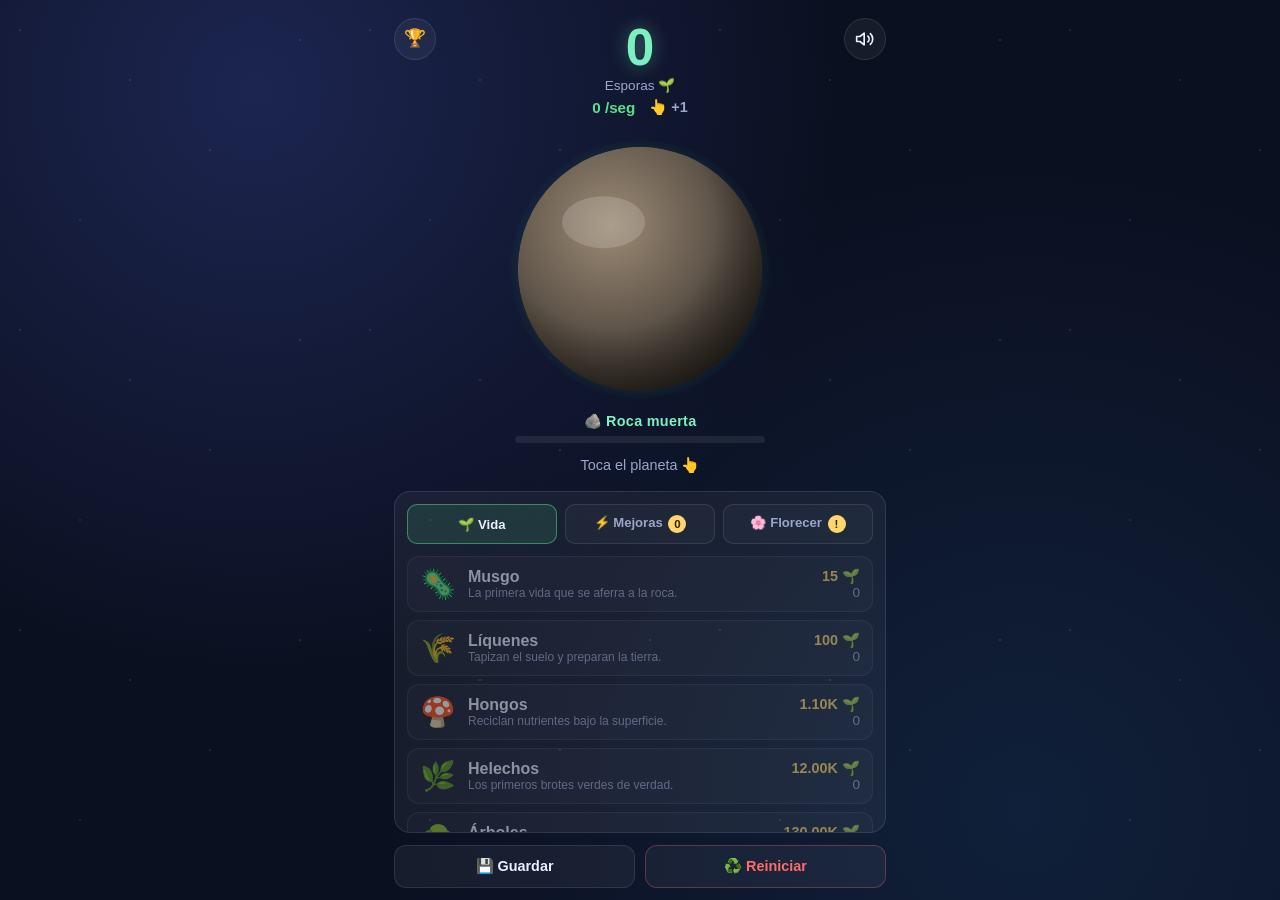
==== index.html @ 79fc8193 "feat: Seed Tree (prestige upgrades) + balance rework Balance analysis (simulated) found: first prest" ====
<!DOCTYPE html>
<html lang="es">
<head>
  <meta charset="UTF-8">
  <meta name="viewport" content="width=device-width, initial-scale=1.0, maximum-scale=1.0, user-scalable=no, viewport-fit=cover">
  <meta name="theme-color" content="#0b1020">
  <meta name="description" content="Jardín Cósmico — da vida a un planeta muerto en este juego idle.">
  <title>🌱 Jardín Cósmico</title>
  <link rel="stylesheet" href="css/style.css">
</head>
<body>
  <!-- Canvas de partículas (detrás de los números flotantes) -->
  <canvas id="particles"></canvas>

  <div id="app">
    <!-- Cabecera: recurso + producción -->
    <header id="hud">
      <button id="btn-trophy" class="icon-btn" aria-label="Ver logros">🏆</button>
      <button id="btn-sound" class="icon-btn" aria-label="Activar o silenciar sonido"></button>
      <div class="resource">
        <span id="spores" class="spores">0</span>
        <span class="resource-label">Esporas 🌱</span>
      </div>
      <div class="stats">
        <span id="per-sec" class="per-sec">0 /seg</span>
        <span id="per-tap" class="per-tap">👆 +1</span>
        <span id="seeds-stat" class="seeds-stat" hidden></span>
      </div>
    </header>

    <!-- Planeta central -->
    <main id="stage">
      <div id="planet-wrap">
        <button id="planet" aria-label="Tocar el planeta para liberar esporas">
          <svg id="planet-svg" viewBox="0 0 200 200" xmlns="http://www.w3.org/2000/svg" aria-hidden="true">
            <defs>
              <radialGradient id="g-rock" cx="38%" cy="32%" r="78%">
                <stop offset="0%" stop-color="#9c8b76"/>
                <stop offset="55%" stop-color="#5f5449"/>
                <stop offset="100%" stop-color="#2a251f"/>
              </radialGradient>
              <radialGradient id="g-ocean" cx="38%" cy="32%" r="80%">
                <stop offset="0%" stop-color="#3fa3c4"/>
                <stop offset="70%" stop-color="#1f6f8b"/>
                <stop offset="100%" stop-color="#0e3a4d"/>
              </radialGradient>
              <radialGradient id="g-shade" cx="38%" cy="32%" r="82%">
                <stop offset="52%" stop-color="rgba(0,0,0,0)"/>
                <stop offset="100%" stop-color="rgba(0,0,0,0.6)"/>
              </radialGradient>
              <clipPath id="planet-clip"><circle cx="100" cy="100" r="94"/></clipPath>
            </defs>

            <!-- Atmósfera (fuera del recorte) -->
            <circle class="p-atmo" cx="100" cy="100" r="98"/>

            <g clip-path="url(#planet-clip)">
              <circle class="p-rock" cx="100" cy="100" r="94" fill="url(#g-rock)"/>
              <circle class="p-ocean" cx="100" cy="100" r="94" fill="url(#g-ocean)"/>
              <g class="p-land"></g>       <!-- continentes (poblados por bloom.js) -->
              <g class="p-veg"></g>        <!-- vegetación / motas (bloom.js) -->
              <g class="p-clouds">
                <ellipse cx="70"  cy="72"  rx="26" ry="10"/>
                <ellipse cx="128" cy="104" rx="30" ry="11"/>
                <ellipse cx="92"  cy="140" rx="22" ry="9"/>
              </g>
              <circle class="p-shade" cx="100" cy="100" r="94" fill="url(#g-shade)"/>
              <ellipse class="p-spec" cx="72" cy="64" rx="32" ry="20" fill="rgba(255,255,255,0.16)"/>
            </g>
          </svg>
        </button>

        <!-- Indicador de era + progreso -->
        <div id="era">
          <div id="era-label" class="era-label">🪨 Roca muerta</div>
          <div class="era-bar"><div id="era-fill" class="era-fill"></div></div>
        </div>

        <div id="tap-hint" class="tap-hint">Toca el planeta 👆</div>
      </div>
    </main>

    <!-- Tienda: pestañas Vida / Mejoras -->
    <section id="shop" aria-label="Tienda">
      <div class="tabs" role="tablist">
        <button id="tab-gen" class="tab active" role="tab">🌱 Vida</button>
        <button id="tab-upg" class="tab" role="tab">
          ⚡ Mejoras <span id="upg-badge" class="badge" hidden>0</span>
        </button>
        <button id="tab-flo" class="tab" role="tab">
          🌸 Florecer <span id="flo-badge" class="badge" hidden>!</span>
        </button>
      </div>
      <div id="generators" class="tab-panel"></div>
      <div id="upgrades" class="tab-panel" hidden></div>
      <div id="florecer" class="tab-panel" hidden>
        <div class="flo-card">
          <div class="flo-seeds"><span id="flo-current">0</span> ✨ Semillas disponibles</div>
          <div id="flo-bonus" class="flo-bonus">Árbol: ×1 producción</div>
          <p class="flo-desc">
            Deja <strong>florecer</strong> tu planeta y renace: pierdes las esporas,
            generadores y mejoras de este mundo, pero ganas <strong>Semillas Estelares</strong>
            para invertir en el <strong>Árbol de Semillas</strong> (mejoras permanentes).
          </p>
          <div id="flo-gain" class="flo-gain">Aún no puedes florecer</div>
          <button id="btn-florecer" class="flo-btn" disabled>🌸 Florecer</button>
          <div id="flo-floradas" class="flo-foot"></div>
        </div>
        <h3 class="tree-title">🌳 Árbol de Semillas</h3>
        <div id="tree" class="tree"></div>
      </div>
    </section>

    <footer id="footer">
      <button id="btn-save" class="footer-btn">💾 Guardar</button>
      <button id="btn-reset" class="footer-btn danger">♻️ Reiniciar</button>
    </footer>
  </div>

  <!-- Números flotantes al tocar -->
  <div id="fx"></div>

  <!-- Flash de celebración al subir de era -->
  <div id="flash"></div>

  <!-- Modal de logros -->
  <div id="achv-modal" class="modal" hidden>
    <div class="modal-box">
      <div class="modal-head">
        <h2>🏆 Logros <span id="achv-count" class="achv-count"></span></h2>
        <button id="achv-close" class="modal-close" aria-label="Cerrar">✕</button>
      </div>
      <div id="achv-list" class="achv-list"></div>
    </div>
  </div>

  <script src="js/format.js"></script>
  <script src="js/data.js"></script>
  <script src="js/state.js"></script>
  <script src="js/audio.js"></script>
  <script src="js/particles.js"></script>
  <script src="js/bloom.js"></script>
  <script src="js/engine.js"></script>
  <script src="js/ui.js"></script>
  <script src="js/main.js"></script>
</body>
</html>
---- css/style.css ----
/* Jardín Cósmico — estilos mobile-first */

:root {
  --bg: #0b1020;
  --bg-2: #131a33;
  --panel: rgba(255, 255, 255, 0.05);
  --panel-border: rgba(255, 255, 255, 0.1);
  --text: #eaf0ff;
  --text-dim: #9aa6c8;
  --accent: #58e08a;
  --accent-2: #7cf0c0;
  --danger: #ff6b6b;
  --gold: #ffd66b;
  --radius: 16px;
  --safe-top: env(safe-area-inset-top, 0px);
  --safe-bottom: env(safe-area-inset-bottom, 0px);
}

* { box-sizing: border-box; margin: 0; padding: 0; }

html, body {
  height: 100%;
  overscroll-behavior: none;
}

body {
  font-family: -apple-system, BlinkMacSystemFont, 'Segoe UI', Roboto, sans-serif;
  color: var(--text);
  background:
    radial-gradient(circle at 20% 10%, #1c2550 0%, transparent 45%),
    radial-gradient(circle at 80% 90%, #10203a 0%, transparent 50%),
    var(--bg);
  -webkit-tap-highlight-color: transparent;
  user-select: none;
  -webkit-user-select: none;
  touch-action: manipulation;
}

/* Estrellas de fondo sutiles */
body::before {
  content: '';
  position: fixed;
  inset: 0;
  background-image:
    radial-gradient(1px 1px at 20px 30px, #fff, transparent),
    radial-gradient(1px 1px at 130px 80px, #cfe, transparent),
    radial-gradient(1px 1px at 210px 150px, #fff, transparent),
    radial-gradient(1px 1px at 80px 220px, #ace, transparent),
    radial-gradient(1px 1px at 300px 40px, #fff, transparent);
  background-size: 350px 300px;
  opacity: 0.35;
  pointer-events: none;
  z-index: 0;
}

#app {
  position: relative;
  z-index: 1;
  display: flex;
  flex-direction: column;
  min-height: 100vh;
  min-height: 100dvh;
  max-width: 520px;
  margin: 0 auto;
  padding: calc(12px + var(--safe-top)) 14px calc(12px + var(--safe-bottom));
}

/* ---------- Canvas de partículas ---------- */
#particles {
  position: fixed;
  inset: 0;
  z-index: 2;
  pointer-events: none;
}

/* ---------- HUD ---------- */
#hud {
  position: relative;
  text-align: center;
  padding: 10px 0 6px;
}
.icon-btn {
  position: absolute;
  top: 6px;
  width: 42px;
  height: 42px;
  border-radius: 50%;
  border: 1px solid var(--panel-border);
  background: var(--panel);
  color: var(--text);
  font-size: 1.1rem;
  cursor: pointer;
  line-height: 1;
  display: flex;
  align-items: center;
  justify-content: center;
  z-index: 3;
}
#btn-sound { right: 0; }
#btn-trophy { left: 0; }
.icon-btn:active { transform: scale(0.94); }
.icon-btn.muted { opacity: 0.6; }
.seeds-stat { font-size: 0.9rem; color: var(--gold); font-weight: 700; }
.resource { display: flex; flex-direction: column; align-items: center; }
.spores {
  font-size: clamp(2.2rem, 9vw, 3.2rem);
  font-weight: 800;
  line-height: 1;
  color: var(--accent-2);
  text-shadow: 0 0 18px rgba(124, 240, 192, 0.4);
  font-variant-numeric: tabular-nums;
}
.resource-label { font-size: 0.85rem; color: var(--text-dim); margin-top: 4px; }
.stats {
  display: flex;
  gap: 14px;
  justify-content: center;
  align-items: center;
  margin-top: 6px;
  flex-wrap: wrap;
}
.per-sec { font-size: 0.95rem; color: var(--accent); font-weight: 600; }
.per-tap { font-size: 0.9rem; color: var(--text-dim); font-weight: 600; }

/* ---------- Planeta ---------- */
#stage {
  flex: 1;
  display: flex;
  align-items: center;
  justify-content: center;
  min-height: 34vh;
}
#planet-wrap { display: flex; flex-direction: column; align-items: center; gap: 14px; }

#planet {
  position: relative;
  width: min(60vw, 250px);
  height: min(60vw, 250px);
  border: none;
  border-radius: 50%;
  background: none;
  cursor: pointer;
  padding: 0;
  transition: transform 0.08s ease;
}
#planet:active { transform: scale(0.96); }
#planet.tapped { animation: planetPop 0.18s ease; }
@keyframes planetPop {
  0% { transform: scale(1); }
  40% { transform: scale(1.06); }
  100% { transform: scale(1); }
}

/* SVG del planeta: las capas cobran vida según --life (0..1) */
#planet-svg {
  --life: 0;
  width: 100%;
  height: 100%;
  display: block;
  overflow: visible;
  filter: drop-shadow(0 0 calc(6px + 34px * var(--life)) hsla(140, 70%, 55%, calc(0.12 + 0.4 * var(--life))));
}

/* Océano: se llena de agua a media vida */
.p-ocean {
  opacity: clamp(0, calc((var(--life) - 0.22) * 2.4), 0.95);
  transition: opacity 0.8s ease;
}
/* Continentes: aparecen y verdean con la vida */
.p-land { opacity: clamp(0, calc((var(--life) - 0.12) * 2.6), 1); transition: opacity 0.8s ease; }
.p-land path {
  fill: hsl(95 calc(18% + 58% * var(--life)) calc(28% + 10% * var(--life)));
  transition: fill 0.8s ease;
}
/* Vegetación: motas verdes claras que brotan a vida alta */
.p-veg { opacity: clamp(0, calc((var(--life) - 0.55) * 2.6), 0.9); transition: opacity 0.8s ease; }
.p-veg circle { fill: #b6f26a; }
/* Nubes: derivan lentamente y aparecen a media-alta vida */
.p-clouds { opacity: clamp(0, calc((var(--life) - 0.45) * 2.4), 0.7); transition: opacity 0.8s ease; }
.p-clouds ellipse { fill: rgba(255,255,255,0.85); animation: cloudDrift 22s ease-in-out infinite; }
.p-clouds ellipse:nth-child(2) { animation-duration: 30s; animation-direction: reverse; }
.p-clouds ellipse:nth-child(3) { animation-duration: 26s; }
@keyframes cloudDrift {
  0%, 100% { transform: translateX(-8px); }
  50% { transform: translateX(8px); }
}
/* Atmósfera exterior */
.p-atmo {
  fill: none;
  stroke: hsla(150, 80%, 60%, 0.6);
  stroke-width: clamp(0, calc(var(--life) * 6), 5);
  opacity: clamp(0.06, calc(var(--life) * 0.85), 0.85);
  transition: stroke-width 0.8s ease, opacity 0.8s ease;
  animation: atmoPulse 4s ease-in-out infinite;
}
@keyframes atmoPulse { 0%,100% { r: 98px; } 50% { r: 100px; } }

/* Barra de era */
#era { width: min(60vw, 250px); text-align: center; }
.era-label {
  font-size: 0.9rem;
  font-weight: 700;
  color: var(--accent-2);
  margin-bottom: 6px;
  letter-spacing: 0.02em;
}
.era-bar {
  height: 7px;
  border-radius: 99px;
  background: rgba(255,255,255,0.08);
  overflow: hidden;
}
.era-fill {
  height: 100%;
  width: 0%;
  border-radius: 99px;
  background: linear-gradient(90deg, var(--accent), var(--accent-2));
  box-shadow: 0 0 10px rgba(124,240,192,0.5);
  transition: width 0.5s ease;
}

.tap-hint {
  font-size: 0.9rem;
  color: var(--text-dim);
  transition: opacity 0.4s ease;
  animation: hintBob 1.6s ease-in-out infinite;
}
@keyframes hintBob { 0%,100% { transform: translateY(0); } 50% { transform: translateY(-4px); } }

/* ---------- Tienda ---------- */
#shop {
  background: var(--panel);
  border: 1px solid var(--panel-border);
  border-radius: var(--radius);
  padding: 12px;
  max-height: 42vh;
  overflow-y: auto;
  -webkit-overflow-scrolling: touch;
}
.shop-title { font-size: 0.9rem; color: var(--text-dim); margin-bottom: 10px; text-transform: uppercase; letter-spacing: 0.08em; }

/* Pestañas Vida / Mejoras */
.tabs { display: flex; gap: 8px; margin-bottom: 12px; }
.tab {
  flex: 1;
  position: relative;
  padding: 10px 4px;
  border-radius: 10px;
  border: 1px solid var(--panel-border);
  background: rgba(255,255,255,0.03);
  color: var(--text-dim);
  font-size: 0.82rem;
  font-weight: 700;
  cursor: pointer;
  white-space: nowrap;
  transition: color 0.2s, background 0.2s, border-color 0.2s;
}
#tab-flo.active {
  color: var(--text);
  background: rgba(255,214,107,0.12);
  border-color: rgba(255,214,107,0.5);
}
.tab.active {
  color: var(--text);
  background: rgba(88,224,138,0.12);
  border-color: rgba(88,224,138,0.5);
}
.badge {
  display: inline-flex;
  align-items: center;
  justify-content: center;
  min-width: 18px;
  height: 18px;
  padding: 0 5px;
  border-radius: 99px;
  background: var(--gold);
  color: #2a2410;
  font-size: 0.72rem;
  font-weight: 800;
  margin-left: 2px;
  vertical-align: middle;
}
.tab-panel { display: flex; flex-direction: column; gap: 8px; }
#generators { display: flex; flex-direction: column; gap: 8px; }
/* El atributo hidden debe ganar al display:flex del ID */
#generators[hidden], #upgrades[hidden] { display: none; }

.upg-empty {
  text-align: center;
  color: var(--text-dim);
  font-size: 0.85rem;
  padding: 24px 12px;
}

.gen-row {
  display: flex;
  align-items: center;
  gap: 12px;
  width: 100%;
  text-align: left;
  background: rgba(255,255,255,0.04);
  border: 1px solid var(--panel-border);
  border-radius: 12px;
  padding: 10px 12px;
  color: var(--text);
  cursor: pointer;
  transition: transform 0.1s ease, background 0.2s ease, opacity 0.2s ease, border-color 0.2s ease;
  min-height: 56px;
}
.gen-row.affordable { border-color: rgba(88, 224, 138, 0.5); background: rgba(88, 224, 138, 0.08); }
.gen-row.affordable:active { transform: scale(0.98); }
.gen-row.locked { opacity: 0.55; }
.gen-row.pulse { animation: rowPulse 0.3s ease; }
@keyframes rowPulse { 0% { transform: scale(1); } 50% { transform: scale(1.02); background: rgba(124,240,192,0.18); } 100% { transform: scale(1); } }
.gen-row.shake { animation: shake 0.3s ease; }
@keyframes shake { 0%,100% { transform: translateX(0); } 25% { transform: translateX(-5px); } 75% { transform: translateX(5px); } }
.gen-row.milestone { animation: milestoneFlash 0.6s ease; }
@keyframes milestoneFlash {
  0% { background: rgba(255,214,107,0.05); }
  40% { background: rgba(255,214,107,0.35); border-color: var(--gold); transform: scale(1.02); }
  100% { background: rgba(255,255,255,0.04); }
}

/* Mejoras: acento distinto para diferenciarlas de los generadores */
.upg-row.affordable { border-color: rgba(255,214,107,0.55); background: rgba(255,214,107,0.09); }
.gen-desc.is-meta { color: var(--accent); font-weight: 600; }

.gen-emoji { font-size: 1.8rem; line-height: 1; flex-shrink: 0; }
.gen-info { display: flex; flex-direction: column; flex: 1; min-width: 0; }
.gen-name { font-weight: 700; font-size: 1rem; }
.gen-desc { font-size: 0.75rem; color: var(--text-dim); overflow: hidden; text-overflow: ellipsis; white-space: nowrap; }
.gen-buy { display: flex; flex-direction: column; align-items: flex-end; flex-shrink: 0; }
.gen-cost { font-weight: 700; font-size: 0.9rem; color: var(--gold); font-variant-numeric: tabular-nums; }
.gen-count { font-size: 0.85rem; color: var(--text-dim); font-variant-numeric: tabular-nums; }

/* ---------- Panel Florecer (prestigio) ---------- */
.flo-card {
  text-align: center;
  padding: 8px 6px 4px;
}
.flo-seeds { font-size: 1.3rem; font-weight: 800; color: var(--gold); }
.flo-bonus { font-size: 0.95rem; color: var(--accent); font-weight: 700; margin-top: 4px; }
.flo-desc { font-size: 0.85rem; color: var(--text-dim); line-height: 1.5; margin: 14px 4px; }
.flo-desc strong { color: var(--text); }
.flo-gain { font-size: 1rem; margin: 10px 0; color: var(--text); }
.flo-gain strong { color: var(--gold); }
.flo-btn {
  width: 100%;
  padding: 16px;
  border-radius: 14px;
  border: none;
  background: linear-gradient(135deg, #ff8ac4, #c86bff);
  color: #fff;
  font-size: 1.1rem;
  font-weight: 800;
  cursor: pointer;
  box-shadow: 0 6px 20px rgba(200,107,255,0.35);
  transition: transform 0.1s ease, opacity 0.2s ease;
}
.flo-btn:active { transform: scale(0.98); }
.flo-btn:disabled {
  background: rgba(255,255,255,0.08);
  color: var(--text-dim);
  box-shadow: none;
  cursor: not-allowed;
}
.flo-foot { font-size: 0.8rem; color: var(--text-dim); margin-top: 12px; }

/* ---------- Árbol de Semillas ---------- */
.tree-title {
  text-align: center;
  font-size: 0.95rem;
  color: var(--text);
  margin: 18px 0 10px;
  padding-top: 14px;
  border-top: 1px solid var(--panel-border);
}
.tree { display: flex; flex-direction: column; gap: 6px; }
.tree-branch {
  font-size: 0.78rem;
  font-weight: 800;
  text-transform: uppercase;
  letter-spacing: 0.06em;
  color: var(--text-dim);
  margin: 12px 0 2px;
}
.tree-node {
  display: flex;
  align-items: center;
  gap: 10px;
  width: 100%;
  text-align: left;
  padding: 9px 11px;
  border-radius: 11px;
  border: 1px solid var(--panel-border);
  background: rgba(255,255,255,0.03);
  color: var(--text);
  cursor: pointer;
  transition: transform 0.1s ease, background 0.2s, border-color 0.2s, opacity 0.2s;
}
.tn-emoji { font-size: 1.4rem; flex-shrink: 0; }
.tn-info { display: flex; flex-direction: column; flex: 1; min-width: 0; }
.tn-name { font-weight: 700; font-size: 0.92rem; }
.tn-desc { font-size: 0.74rem; color: var(--text-dim); line-height: 1.3; }
.tn-cost { font-weight: 800; font-size: 0.9rem; color: var(--gold); flex-shrink: 0; }

.tree-node.available { border-color: rgba(255,214,107,0.55); background: rgba(255,214,107,0.09); }
.tree-node.available:active { transform: scale(0.98); }
.tree-node.owned { border-color: rgba(88,224,138,0.5); background: rgba(88,224,138,0.1); }
.tree-node.owned .tn-cost { color: var(--accent); }
.tree-node.expensive { opacity: 0.7; }
.tree-node.expensive .tn-cost { color: var(--danger); }
.tree-node.locked { opacity: 0.45; }
.tree-node.pulse { animation: rowPulse 0.3s ease; }

/* ---------- Modal de logros ---------- */
.modal {
  position: fixed;
  inset: 0;
  z-index: 200;
  display: flex;
  align-items: center;
  justify-content: center;
  padding: 16px;
  background: rgba(4, 8, 20, 0.7);
  backdrop-filter: blur(4px);
}
.modal[hidden] { display: none; }
.modal-box {
  width: 100%;
  max-width: 460px;
  max-height: 80vh;
  display: flex;
  flex-direction: column;
  background: var(--bg-2);
  border: 1px solid var(--panel-border);
  border-radius: 18px;
  padding: 16px;
  box-shadow: 0 20px 60px rgba(0,0,0,0.5);
}
.modal-head { display: flex; align-items: center; justify-content: space-between; margin-bottom: 12px; }
.modal-head h2 { font-size: 1.2rem; }
.achv-count { font-size: 0.9rem; color: var(--accent); font-weight: 700; margin-left: 6px; }
.modal-close {
  width: 36px; height: 36px;
  border-radius: 50%;
  border: 1px solid var(--panel-border);
  background: var(--panel);
  color: var(--text);
  font-size: 1rem;
  cursor: pointer;
}
.achv-list { overflow-y: auto; display: flex; flex-direction: column; gap: 8px; -webkit-overflow-scrolling: touch; }
.achv-item {
  display: flex;
  align-items: center;
  gap: 12px;
  padding: 10px 12px;
  border-radius: 12px;
  background: rgba(255,255,255,0.03);
  border: 1px solid var(--panel-border);
  opacity: 0.55;
}
.achv-item.done { opacity: 1; border-color: rgba(88,224,138,0.4); background: rgba(88,224,138,0.07); }
.achv-emoji { font-size: 1.6rem; flex-shrink: 0; }
.achv-info { display: flex; flex-direction: column; min-width: 0; }
.achv-name { font-weight: 700; font-size: 0.95rem; }
.achv-desc { font-size: 0.78rem; color: var(--text-dim); }

/* ---------- Footer ---------- */
#footer { display: flex; gap: 10px; margin-top: 12px; }
.footer-btn {
  flex: 1;
  padding: 12px;
  border-radius: 12px;
  border: 1px solid var(--panel-border);
  background: var(--panel);
  color: var(--text);
  font-size: 0.9rem;
  font-weight: 600;
  cursor: pointer;
}
.footer-btn:active { transform: scale(0.98); }
.footer-btn.danger { color: var(--danger); border-color: rgba(255,107,107,0.3); }

/* ---------- FX ---------- */
#fx { position: fixed; inset: 0; pointer-events: none; z-index: 50; }
.float-num {
  position: absolute;
  transform: translate(-50%, -50%);
  font-weight: 800;
  font-size: 1.4rem;
  color: var(--accent-2);
  text-shadow: 0 0 8px rgba(0,0,0,0.6);
  animation: floatUp 0.9s ease-out forwards;
  will-change: transform, opacity;
}
.float-num.hot {
  color: var(--gold);
  font-size: 1.7rem;
  text-shadow: 0 0 12px rgba(255,214,107,0.7);
}
@keyframes floatUp {
  0% { opacity: 1; transform: translate(-50%, -50%) scale(0.8); }
  100% { opacity: 0; transform: translate(-50%, -160%) scale(1.2); }
}

/* ---------- Flash de celebración (subida de era) ---------- */
#flash {
  position: fixed;
  inset: 0;
  z-index: 45;
  pointer-events: none;
  opacity: 0;
  background: radial-gradient(circle at 50% 42%, rgba(124,240,192,0.35), transparent 60%);
}
#flash.show { animation: flashFade 0.7s ease-out; }
@keyframes flashFade {
  0% { opacity: 0; }
  25% { opacity: 1; }
  100% { opacity: 0; }
}

/* ---------- Toast ---------- */
.toast {
  position: fixed;
  left: 50%;
  bottom: calc(24px + var(--safe-bottom));
  transform: translateX(-50%) translateY(20px);
  background: rgba(20, 28, 54, 0.95);
  border: 1px solid var(--panel-border);
  color: var(--text);
  padding: 12px 18px;
  border-radius: 12px;
  font-size: 0.9rem;
  font-weight: 600;
  opacity: 0;
  transition: opacity 0.3s ease, transform 0.3s ease;
  z-index: 100;
  box-shadow: 0 8px 30px rgba(0,0,0,0.4);
  pointer-events: none;
  max-width: 90vw;
  text-align: center;
}
.toast.show { opacity: 1; transform: translateX(-50%) translateY(0); }

/* ---------- Accesibilidad ---------- */
@media (prefers-reduced-motion: reduce) {
  *, *::before, *::after { animation-duration: 0.001s !important; transition-duration: 0.001s !important; }
}

/* Portátil / pantallas anchas: centrado con más aire */
@media (min-width: 720px) {
  #planet { width: 260px; height: 260px; }
  #shop { max-height: 38vh; }
}
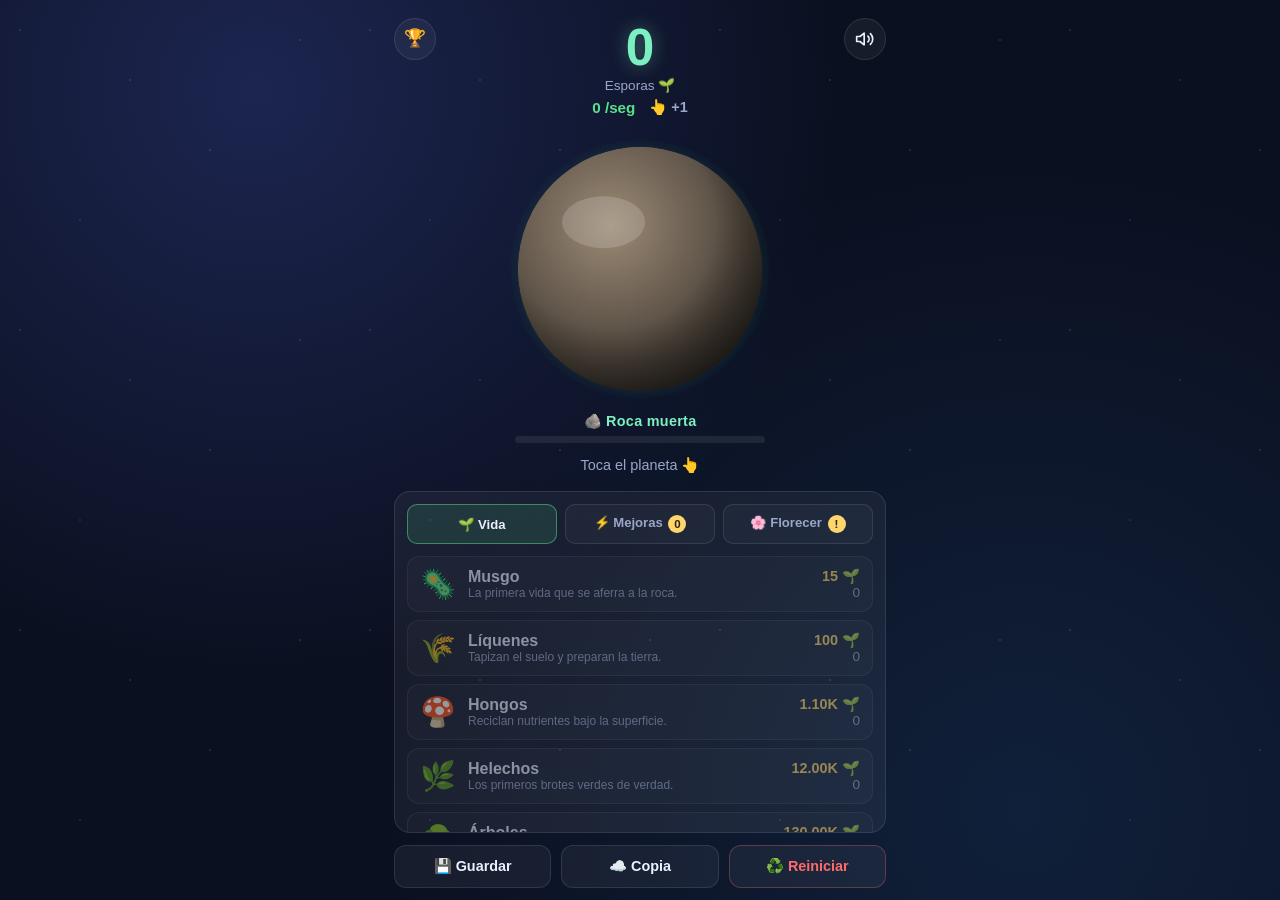
==== commit 89804af6: "fix: robust saving + cloud backup (export/import) for standalone PWA Progress-loss report on iOS hom" ====
--- a/index.html
+++ b/index.html
@@ -6,6 +6,18 @@
   <meta name="theme-color" content="#0b1020">
   <meta name="description" content="Jardín Cósmico — da vida a un planeta muerto en este juego idle.">
   <title>🌱 Jardín Cósmico</title>
+
+  <!-- App / acceso directo (añadir a pantalla de inicio) -->
+  <link rel="manifest" href="/manifest.webmanifest">
+  <link rel="icon" type="image/png" sizes="32x32" href="/assets/favicon-32.png">
+  <link rel="icon" type="image/svg+xml" href="/assets/icon.svg">
+  <link rel="apple-touch-icon" href="/assets/apple-touch-icon.png">
+  <meta name="apple-mobile-web-app-capable" content="yes">
+  <meta name="apple-mobile-web-app-status-bar-style" content="black-translucent">
+  <meta name="apple-mobile-web-app-title" content="Jardín Cósmico">
+  <meta name="mobile-web-app-capable" content="yes">
+  <meta name="application-name" content="Jardín Cósmico">
+
   <link rel="stylesheet" href="css/style.css">
 </head>
 <body>
@@ -113,6 +125,7 @@
 
     <footer id="footer">
       <button id="btn-save" class="footer-btn">💾 Guardar</button>
+      <button id="btn-backup" class="footer-btn">☁️ Copia</button>
       <button id="btn-reset" class="footer-btn danger">♻️ Reiniciar</button>
     </footer>
   </div>
@@ -122,6 +135,25 @@
 
   <!-- Flash de celebración al subir de era -->
   <div id="flash"></div>
+
+  <!-- Modal de copia de seguridad (export / import) -->
+  <div id="save-modal" class="modal" hidden>
+    <div class="modal-box">
+      <div class="modal-head">
+        <h2>☁️ Copia de seguridad</h2>
+        <button id="save-close" class="modal-close" aria-label="Cerrar">✕</button>
+      </div>
+      <p class="save-hint">📱 En iPhone, la app de la pantalla de inicio usa un
+        almacén separado. Copia este código para no perder tu progreso, o pégalo
+        en el otro dispositivo/navegador para restaurarlo.</p>
+      <label class="save-label">Tu código (cópialo):</label>
+      <textarea id="save-code" class="save-code" readonly rows="3"></textarea>
+      <button id="save-copy" class="footer-btn">📋 Copiar código</button>
+      <label class="save-label">Restaurar desde un código:</label>
+      <textarea id="save-import" class="save-code" rows="3" placeholder="Pega aquí un código…"></textarea>
+      <button id="save-import-btn" class="footer-btn">📥 Importar partida</button>
+    </div>
+  </div>
 
   <!-- Modal de logros -->
   <div id="achv-modal" class="modal" hidden>
--- a/css/style.css
+++ b/css/style.css
@@ -467,6 +467,24 @@
 .achv-name { font-weight: 700; font-size: 0.95rem; }
 .achv-desc { font-size: 0.78rem; color: var(--text-dim); }
 
+/* ---------- Modal de copia de seguridad ---------- */
+.save-hint { font-size: 0.82rem; color: var(--text-dim); line-height: 1.5; margin-bottom: 12px; }
+.save-label { display: block; font-size: 0.8rem; color: var(--text-dim); font-weight: 700; margin: 12px 0 6px; }
+.save-code {
+  width: 100%;
+  background: rgba(0,0,0,0.3);
+  border: 1px solid var(--panel-border);
+  border-radius: 10px;
+  color: var(--text);
+  padding: 10px;
+  font-family: ui-monospace, monospace;
+  font-size: 0.75rem;
+  word-break: break-all;
+  resize: vertical;
+  margin-bottom: 8px;
+}
+#save-modal .footer-btn { width: 100%; margin-bottom: 4px; }
+
 /* ---------- Footer ---------- */
 #footer { display: flex; gap: 10px; margin-top: 12px; }
 .footer-btn {
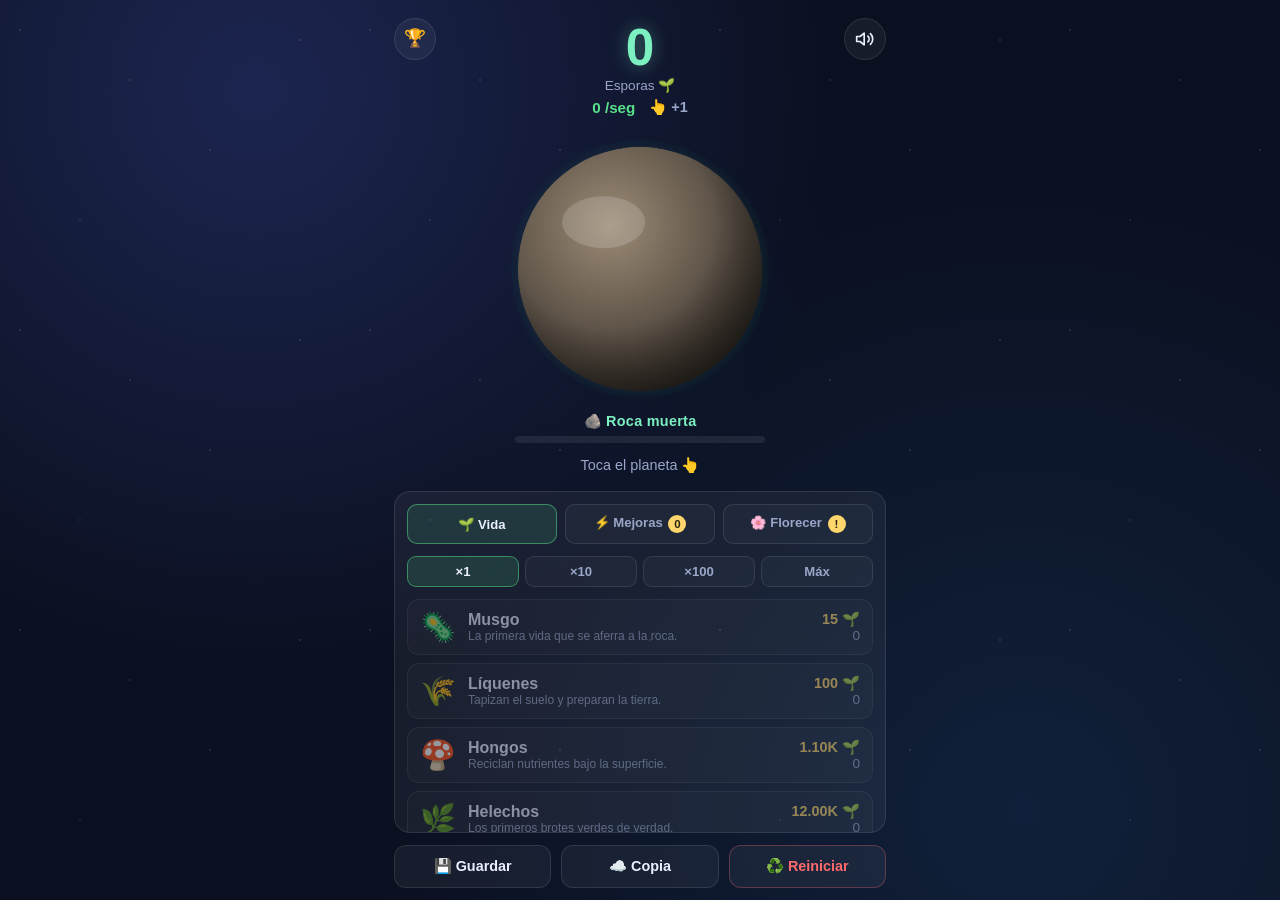
==== commit 837b304b: "feat: bulk buy (x1/x10/x100/Max) + 2nd prestige (Supernova / Núcleos) Bulk buy: - Quantity selector " ====
--- a/index.html
+++ b/index.html
@@ -37,6 +37,7 @@
         <span id="per-sec" class="per-sec">0 /seg</span>
         <span id="per-tap" class="per-tap">👆 +1</span>
         <span id="seeds-stat" class="seeds-stat" hidden></span>
+        <span id="nucleos-stat" class="nucleos-stat" hidden></span>
       </div>
     </header>
 
@@ -120,6 +121,21 @@
         </div>
         <h3 class="tree-title">🌳 Árbol de Semillas</h3>
         <div id="tree" class="tree"></div>
+
+        <h3 class="tree-title">🌠 Supernova</h3>
+        <div class="flo-card nova-card">
+          <div class="flo-seeds"><span id="nova-current">0</span> 🌠 Núcleos Estelares</div>
+          <div id="nova-bonus" class="flo-bonus">×1 producción</div>
+          <p class="flo-desc">
+            Cuando ya hayas exprimido el Árbol, una <strong>Supernova</strong> reinicia
+            toda la capa de Semillas (semillas, árbol y floradas) a cambio de
+            <strong>Núcleos Estelares</strong>, que multiplican tu producción
+            <strong>×3 cada uno para siempre</strong> y aceleran las Semillas.
+          </p>
+          <div id="nova-gain" class="flo-gain"></div>
+          <button id="btn-supernova" class="nova-btn" disabled>🌠 Supernova</button>
+          <div id="nova-foot" class="flo-foot"></div>
+        </div>
       </div>
     </section>
 
--- a/css/style.css
+++ b/css/style.css
@@ -121,6 +121,8 @@
 }
 .per-sec { font-size: 0.95rem; color: var(--accent); font-weight: 600; }
 .per-tap { font-size: 0.9rem; color: var(--text-dim); font-weight: 600; }
+.seeds-stat { font-size: 0.9rem; color: var(--gold); font-weight: 700; }
+.nucleos-stat { font-size: 0.9rem; color: #c6a8ff; font-weight: 700; }
 
 /* ---------- Planeta ---------- */
 #stage {
@@ -290,6 +292,26 @@
   color: var(--text-dim);
   font-size: 0.85rem;
   padding: 24px 12px;
+}
+
+/* Selector de cantidad de compra (×1/×10/×100/Máx) */
+.buy-qty { display: flex; gap: 6px; margin-bottom: 4px; }
+.qty-btn {
+  flex: 1;
+  padding: 7px 4px;
+  border-radius: 9px;
+  border: 1px solid var(--panel-border);
+  background: rgba(255,255,255,0.03);
+  color: var(--text-dim);
+  font-size: 0.82rem;
+  font-weight: 700;
+  cursor: pointer;
+  transition: color 0.15s, background 0.15s, border-color 0.15s;
+}
+.qty-btn.active {
+  color: var(--text);
+  background: rgba(88,224,138,0.14);
+  border-color: rgba(88,224,138,0.5);
 }
 
 .gen-row {
@@ -366,6 +388,31 @@
 }
 .flo-foot { font-size: 0.8rem; color: var(--text-dim); margin-top: 12px; }
 
+/* Tarjeta de Supernova (2º prestigio) */
+.nova-card { border: 1px solid rgba(198,168,255,0.35); border-radius: 14px; background: rgba(120,80,200,0.06); }
+.nova-card .flo-seeds { color: #c6a8ff; }
+.nova-card .flo-bonus { color: #c6a8ff; }
+.nova-btn {
+  width: 100%;
+  padding: 16px;
+  border-radius: 14px;
+  border: none;
+  background: linear-gradient(135deg, #6b8cff, #b06bff 55%, #ff8ac4);
+  color: #fff;
+  font-size: 1.1rem;
+  font-weight: 800;
+  cursor: pointer;
+  box-shadow: 0 6px 22px rgba(150,100,255,0.4);
+  transition: transform 0.1s ease, opacity 0.2s ease;
+}
+.nova-btn:active { transform: scale(0.98); }
+.nova-btn:disabled {
+  background: rgba(255,255,255,0.08);
+  color: var(--text-dim);
+  box-shadow: none;
+  cursor: not-allowed;
+}
+
 /* ---------- Árbol de Semillas ---------- */
 .tree-title {
   text-align: center;
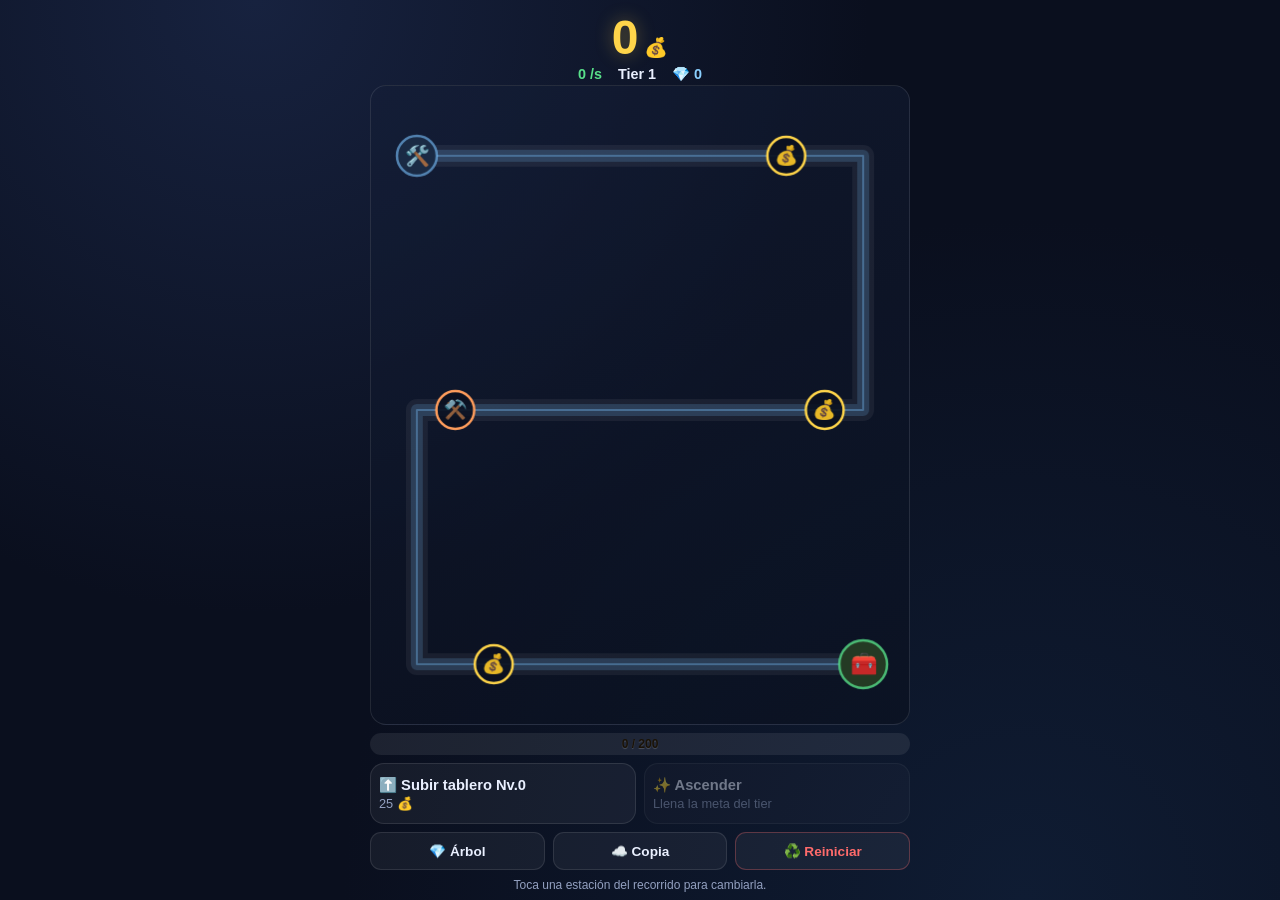
==== commit 58afcb06: "feat: pivot to Coin Rush — 2D coin-automation idle game Replaces Jardín Cósmico (archived, still pla" ====
--- a/index.html
+++ b/index.html
@@ -3,192 +3,111 @@
 <head>
   <meta charset="UTF-8">
   <meta name="viewport" content="width=device-width, initial-scale=1.0, maximum-scale=1.0, user-scalable=no, viewport-fit=cover">
-  <meta name="theme-color" content="#0b1020">
-  <meta name="description" content="Jardín Cósmico — da vida a un planeta muerto en este juego idle.">
-  <title>🌱 Jardín Cósmico</title>
+  <meta name="theme-color" content="#0a0f1e">
+  <meta name="description" content="Coin Rush: genera monedas, mejoralas por el recorrido y llena el cofre de oro.">
+  <title>🪙 Coin Rush</title>
 
-  <!-- App / acceso directo (añadir a pantalla de inicio) -->
   <link rel="manifest" href="/manifest.webmanifest">
-  <link rel="icon" type="image/png" sizes="32x32" href="/assets/favicon-32.png">
   <link rel="icon" type="image/svg+xml" href="/assets/icon.svg">
   <link rel="apple-touch-icon" href="/assets/apple-touch-icon.png">
   <meta name="apple-mobile-web-app-capable" content="yes">
   <meta name="apple-mobile-web-app-status-bar-style" content="black-translucent">
-  <meta name="apple-mobile-web-app-title" content="Jardín Cósmico">
+  <meta name="apple-mobile-web-app-title" content="Coin Rush">
   <meta name="mobile-web-app-capable" content="yes">
-  <meta name="application-name" content="Jardín Cósmico">
 
   <link rel="stylesheet" href="css/style.css">
 </head>
 <body>
-  <!-- Canvas de partículas (detrás de los números flotantes) -->
-  <canvas id="particles"></canvas>
-
   <div id="app">
-    <!-- Cabecera: recurso + producción -->
     <header id="hud">
-      <button id="btn-trophy" class="icon-btn" aria-label="Ver logros">🏆</button>
-      <button id="btn-sound" class="icon-btn" aria-label="Activar o silenciar sonido"></button>
-      <div class="resource">
-        <span id="spores" class="spores">0</span>
-        <span class="resource-label">Esporas 🌱</span>
+      <div class="money-row">
+        <span id="money" class="money">0</span>
+        <span class="money-icon">💰</span>
       </div>
-      <div class="stats">
-        <span id="per-sec" class="per-sec">0 /seg</span>
-        <span id="per-tap" class="per-tap">👆 +1</span>
-        <span id="seeds-stat" class="seeds-stat" hidden></span>
-        <span id="nucleos-stat" class="nucleos-stat" hidden></span>
+      <div class="hud-sub">
+        <span id="rate" class="rate">0 /s</span>
+        <span id="tier-label" class="tier-label">Tier 1</span>
+        <span id="diamonds" class="diamonds">💎 0</span>
       </div>
     </header>
 
-    <!-- Planeta central -->
     <main id="stage">
-      <div id="planet-wrap">
-        <button id="planet" aria-label="Tocar el planeta para liberar esporas">
-          <svg id="planet-svg" viewBox="0 0 200 200" xmlns="http://www.w3.org/2000/svg" aria-hidden="true">
-            <defs>
-              <radialGradient id="g-rock" cx="38%" cy="32%" r="78%">
-                <stop offset="0%" stop-color="#9c8b76"/>
-                <stop offset="55%" stop-color="#5f5449"/>
-                <stop offset="100%" stop-color="#2a251f"/>
-              </radialGradient>
-              <radialGradient id="g-ocean" cx="38%" cy="32%" r="80%">
-                <stop offset="0%" stop-color="#3fa3c4"/>
-                <stop offset="70%" stop-color="#1f6f8b"/>
-                <stop offset="100%" stop-color="#0e3a4d"/>
-              </radialGradient>
-              <radialGradient id="g-shade" cx="38%" cy="32%" r="82%">
-                <stop offset="52%" stop-color="rgba(0,0,0,0)"/>
-                <stop offset="100%" stop-color="rgba(0,0,0,0.6)"/>
-              </radialGradient>
-              <clipPath id="planet-clip"><circle cx="100" cy="100" r="94"/></clipPath>
-            </defs>
-
-            <!-- Atmósfera (fuera del recorte) -->
-            <circle class="p-atmo" cx="100" cy="100" r="98"/>
-
-            <g clip-path="url(#planet-clip)">
-              <circle class="p-rock" cx="100" cy="100" r="94" fill="url(#g-rock)"/>
-              <circle class="p-ocean" cx="100" cy="100" r="94" fill="url(#g-ocean)"/>
-              <g class="p-land"></g>       <!-- continentes (poblados por bloom.js) -->
-              <g class="p-veg"></g>        <!-- vegetación / motas (bloom.js) -->
-              <g class="p-clouds">
-                <ellipse cx="70"  cy="72"  rx="26" ry="10"/>
-                <ellipse cx="128" cy="104" rx="30" ry="11"/>
-                <ellipse cx="92"  cy="140" rx="22" ry="9"/>
-              </g>
-              <circle class="p-shade" cx="100" cy="100" r="94" fill="url(#g-shade)"/>
-              <ellipse class="p-spec" cx="72" cy="64" rx="32" ry="20" fill="rgba(255,255,255,0.16)"/>
-            </g>
-          </svg>
-        </button>
-
-        <!-- Indicador de era + progreso -->
-        <div id="era">
-          <div id="era-label" class="era-label">🪨 Roca muerta</div>
-          <div class="era-bar"><div id="era-fill" class="era-fill"></div></div>
-        </div>
-
-        <div id="tap-hint" class="tap-hint">Toca el planeta 👆</div>
-      </div>
+      <canvas id="board"></canvas>
     </main>
 
-    <!-- Tienda: pestañas Vida / Mejoras -->
-    <section id="shop" aria-label="Tienda">
-      <div class="tabs" role="tablist">
-        <button id="tab-gen" class="tab active" role="tab">🌱 Vida</button>
-        <button id="tab-upg" class="tab" role="tab">
-          ⚡ Mejoras <span id="upg-badge" class="badge" hidden>0</span>
+    <section id="controls">
+      <div class="tier-bar">
+        <div id="tier-fill" class="tier-bar-fill"></div>
+        <span id="tier-text" class="tier-text"></span>
+      </div>
+      <div class="ctrl-row">
+        <button id="btn-board" class="ctrl-btn">
+          <span class="cb-title">⬆️ Subir tablero <span id="board-lvl"></span></span>
+          <span id="board-cost" class="cb-cost"></span>
         </button>
-        <button id="tab-flo" class="tab" role="tab">
-          🌸 Florecer <span id="flo-badge" class="badge" hidden>!</span>
+        <button id="btn-ascend" class="ctrl-btn ascend" disabled>
+          <span class="cb-title">✨ Ascender</span>
+          <span id="ascend-info" class="cb-cost"></span>
         </button>
       </div>
-      <div id="generators" class="tab-panel"></div>
-      <div id="upgrades" class="tab-panel" hidden></div>
-      <div id="florecer" class="tab-panel" hidden>
-        <div class="flo-card">
-          <div class="flo-seeds"><span id="flo-current">0</span> ✨ Semillas disponibles</div>
-          <div id="flo-bonus" class="flo-bonus">Árbol: ×1 producción</div>
-          <p class="flo-desc">
-            Deja <strong>florecer</strong> tu planeta y renace: pierdes las esporas,
-            generadores y mejoras de este mundo, pero ganas <strong>Semillas Estelares</strong>
-            para invertir en el <strong>Árbol de Semillas</strong> (mejoras permanentes).
-          </p>
-          <div id="flo-gain" class="flo-gain">Aún no puedes florecer</div>
-          <button id="btn-florecer" class="flo-btn" disabled>🌸 Florecer</button>
-          <div id="flo-floradas" class="flo-foot"></div>
-        </div>
-        <h3 class="tree-title">🌳 Árbol de Semillas</h3>
-        <div id="tree" class="tree"></div>
-
-        <h3 class="tree-title">🌠 Supernova</h3>
-        <div class="flo-card nova-card">
-          <div class="flo-seeds"><span id="nova-current">0</span> 🌠 Núcleos Estelares</div>
-          <div id="nova-bonus" class="flo-bonus">×1 producción</div>
-          <p class="flo-desc">
-            Cuando ya hayas exprimido el Árbol, una <strong>Supernova</strong> reinicia
-            toda la capa de Semillas (semillas, árbol y floradas) a cambio de
-            <strong>Núcleos Estelares</strong>, que multiplican tu producción
-            <strong>×3 cada uno para siempre</strong> y aceleran las Semillas.
-          </p>
-          <div id="nova-gain" class="flo-gain"></div>
-          <button id="btn-supernova" class="nova-btn" disabled>🌠 Supernova</button>
-          <div id="nova-foot" class="flo-foot"></div>
-        </div>
+      <div class="ctrl-row2">
+        <button id="btn-skills" class="mini-btn">💎 Árbol</button>
+        <button id="btn-backup" class="mini-btn">☁️ Copia</button>
+        <button id="btn-reset" class="mini-btn danger">♻️ Reiniciar</button>
       </div>
+      <p id="hint" class="hint">Toca una estación del recorrido para cambiarla.</p>
     </section>
-
-    <footer id="footer">
-      <button id="btn-save" class="footer-btn">💾 Guardar</button>
-      <button id="btn-backup" class="footer-btn">☁️ Copia</button>
-      <button id="btn-reset" class="footer-btn danger">♻️ Reiniciar</button>
-    </footer>
   </div>
 
-  <!-- Números flotantes al tocar -->
-  <div id="fx"></div>
+  <!-- Modal: cambiar estación -->
+  <div id="swap-modal" class="modal" hidden>
+    <div class="modal-box">
+      <div class="modal-head">
+        <h2>🔧 Cambiar estación</h2>
+        <button id="swap-close" class="modal-close" aria-label="Cerrar">✕</button>
+      </div>
+      <p id="swap-info" class="swap-info"></p>
+      <div id="swap-list" class="swap-list"></div>
+    </div>
+  </div>
 
-  <!-- Flash de celebración al subir de era -->
-  <div id="flash"></div>
+  <!-- Modal: árbol de habilidades -->
+  <div id="skills-modal" class="modal" hidden>
+    <div class="modal-box">
+      <div class="modal-head">
+        <h2>💎 Habilidades <span id="skills-diamonds" class="achv-count"></span></h2>
+        <button id="skills-close" class="modal-close" aria-label="Cerrar">✕</button>
+      </div>
+      <div id="skills-list" class="tree"></div>
+    </div>
+  </div>
 
-  <!-- Modal de copia de seguridad (export / import) -->
+  <!-- Modal: copia de seguridad -->
   <div id="save-modal" class="modal" hidden>
     <div class="modal-box">
       <div class="modal-head">
         <h2>☁️ Copia de seguridad</h2>
         <button id="save-close" class="modal-close" aria-label="Cerrar">✕</button>
       </div>
-      <p class="save-hint">📱 En iPhone, la app de la pantalla de inicio usa un
-        almacén separado. Copia este código para no perder tu progreso, o pégalo
-        en el otro dispositivo/navegador para restaurarlo.</p>
-      <label class="save-label">Tu código (cópialo):</label>
+      <p class="save-hint">📱 En iPhone la app usa un almacén separado. Copia este código
+        para no perder tu progreso, o pégalo para restaurarlo.</p>
+      <label class="save-label">Tu código:</label>
       <textarea id="save-code" class="save-code" readonly rows="3"></textarea>
-      <button id="save-copy" class="footer-btn">📋 Copiar código</button>
-      <label class="save-label">Restaurar desde un código:</label>
-      <textarea id="save-import" class="save-code" rows="3" placeholder="Pega aquí un código…"></textarea>
-      <button id="save-import-btn" class="footer-btn">📥 Importar partida</button>
+      <button id="save-copy" class="mini-btn wide">📋 Copiar</button>
+      <label class="save-label">Restaurar:</label>
+      <textarea id="save-import" class="save-code" rows="3" placeholder="Pega un código…"></textarea>
+      <button id="save-import-btn" class="mini-btn wide">📥 Importar</button>
     </div>
   </div>
 
-  <!-- Modal de logros -->
-  <div id="achv-modal" class="modal" hidden>
-    <div class="modal-box">
-      <div class="modal-head">
-        <h2>🏆 Logros <span id="achv-count" class="achv-count"></span></h2>
-        <button id="achv-close" class="modal-close" aria-label="Cerrar">✕</button>
-      </div>
-      <div id="achv-list" class="achv-list"></div>
-    </div>
-  </div>
+  <div id="fx"></div>
 
   <script src="js/format.js"></script>
   <script src="js/data.js"></script>
   <script src="js/state.js"></script>
-  <script src="js/audio.js"></script>
-  <script src="js/particles.js"></script>
-  <script src="js/bloom.js"></script>
+  <script src="js/route.js"></script>
   <script src="js/engine.js"></script>
+  <script src="js/render.js"></script>
   <script src="js/ui.js"></script>
   <script src="js/main.js"></script>
 </body>
--- a/css/style.css
+++ b/css/style.css
@@ -1,621 +1,184 @@
-/* Jardín Cósmico — estilos mobile-first */
-
+/* Coin Rush — estilos mobile-first */
 :root {
-  --bg: #0b1020;
-  --bg-2: #131a33;
-  --panel: rgba(255, 255, 255, 0.05);
-  --panel-border: rgba(255, 255, 255, 0.1);
+  --bg: #0a0f1e;
+  --bg2: #111a30;
+  --panel: rgba(255,255,255,0.05);
+  --border: rgba(255,255,255,0.1);
   --text: #eaf0ff;
-  --text-dim: #9aa6c8;
-  --accent: #58e08a;
-  --accent-2: #7cf0c0;
+  --dim: #93a0c0;
+  --gold: #ffd54a;
+  --green: #58e08a;
+  --blue: #7cc4ff;
   --danger: #ff6b6b;
-  --gold: #ffd66b;
-  --radius: 16px;
+  --diamond: #8ad0ff;
   --safe-top: env(safe-area-inset-top, 0px);
   --safe-bottom: env(safe-area-inset-bottom, 0px);
 }
-
 * { box-sizing: border-box; margin: 0; padding: 0; }
-
-html, body {
-  height: 100%;
-  overscroll-behavior: none;
-}
-
+html, body { height: 100%; overscroll-behavior: none; }
 body {
   font-family: -apple-system, BlinkMacSystemFont, 'Segoe UI', Roboto, sans-serif;
   color: var(--text);
   background:
-    radial-gradient(circle at 20% 10%, #1c2550 0%, transparent 45%),
-    radial-gradient(circle at 80% 90%, #10203a 0%, transparent 50%),
+    radial-gradient(circle at 20% 0%, #17223f 0%, transparent 45%),
+    radial-gradient(circle at 80% 100%, #0f1c33 0%, transparent 50%),
     var(--bg);
   -webkit-tap-highlight-color: transparent;
-  user-select: none;
-  -webkit-user-select: none;
+  user-select: none; -webkit-user-select: none;
+  touch-action: manipulation;
+}
+#app {
+  display: flex; flex-direction: column;
+  min-height: 100vh; min-height: 100dvh;
+  max-width: 560px; margin: 0 auto;
+  padding: calc(8px + var(--safe-top)) 10px calc(8px + var(--safe-bottom));
+}
+
+/* HUD */
+#hud { text-align: center; padding: 6px 0 2px; }
+.money-row { display: flex; align-items: baseline; justify-content: center; gap: 6px; }
+.money {
+  font-size: clamp(2rem, 8.5vw, 3rem); font-weight: 800; line-height: 1;
+  color: var(--gold); text-shadow: 0 0 18px rgba(255,213,74,0.35);
+  font-variant-numeric: tabular-nums;
+}
+.money-icon { font-size: 1.2rem; }
+.hud-sub { display: flex; justify-content: center; gap: 16px; margin-top: 4px; font-size: 0.9rem; font-weight: 700; }
+.rate { color: var(--green); }
+.tier-label { color: var(--text); }
+.diamonds { color: var(--diamond); }
+
+/* Canvas */
+#stage { position: relative; flex: 1 1 auto; min-height: 40vh; }
+#board {
+  position: absolute; inset: 0; width: 100%; height: 100%; display: block;
+  border-radius: 16px;
+  background: linear-gradient(160deg, rgba(20,30,55,0.6), rgba(10,16,30,0.6));
+  border: 1px solid var(--border);
   touch-action: manipulation;
 }
 
-/* Estrellas de fondo sutiles */
-body::before {
-  content: '';
-  position: fixed;
-  inset: 0;
-  background-image:
-    radial-gradient(1px 1px at 20px 30px, #fff, transparent),
-    radial-gradient(1px 1px at 130px 80px, #cfe, transparent),
-    radial-gradient(1px 1px at 210px 150px, #fff, transparent),
-    radial-gradient(1px 1px at 80px 220px, #ace, transparent),
-    radial-gradient(1px 1px at 300px 40px, #fff, transparent);
-  background-size: 350px 300px;
-  opacity: 0.35;
-  pointer-events: none;
-  z-index: 0;
+/* Controles */
+#controls { padding-top: 8px; }
+.tier-bar {
+  position: relative; height: 22px; border-radius: 99px;
+  background: rgba(255,255,255,0.08); overflow: hidden; margin-bottom: 8px;
+}
+.tier-bar-fill {
+  height: 100%; width: 0%;
+  background: linear-gradient(90deg, var(--gold), #ffb347);
+  transition: width 0.3s ease;
+}
+.tier-text {
+  position: absolute; inset: 0; display: flex; align-items: center; justify-content: center;
+  font-size: 0.75rem; font-weight: 700; color: #1a1206; text-shadow: 0 1px 1px rgba(255,255,255,0.2);
+}
+.ctrl-row { display: flex; gap: 8px; margin-bottom: 8px; }
+.ctrl-btn {
+  flex: 1; display: flex; flex-direction: column; gap: 2px;
+  padding: 12px 8px; border-radius: 14px;
+  border: 1px solid var(--border); background: var(--panel); color: var(--text);
+  cursor: pointer; transition: transform 0.1s, background 0.2s, opacity 0.2s;
+}
+.ctrl-btn:active { transform: scale(0.98); }
+.ctrl-btn:disabled { opacity: 0.45; cursor: not-allowed; }
+.ctrl-btn.affordable { border-color: rgba(88,224,138,0.5); background: rgba(88,224,138,0.1); }
+.ctrl-btn.ascend.ready { border-color: rgba(255,213,74,0.7); background: rgba(255,213,74,0.14); animation: glow 1.2s ease-in-out infinite; }
+@keyframes glow { 0%,100% { box-shadow: 0 0 0 rgba(255,213,74,0); } 50% { box-shadow: 0 0 16px rgba(255,213,74,0.4); } }
+.cb-title { font-weight: 700; font-size: 0.92rem; }
+.cb-cost { font-size: 0.8rem; color: var(--dim); }
+
+.ctrl-row2 { display: flex; gap: 8px; }
+.mini-btn {
+  flex: 1; padding: 10px 6px; border-radius: 11px;
+  border: 1px solid var(--border); background: var(--panel); color: var(--text);
+  font-size: 0.85rem; font-weight: 700; cursor: pointer;
+}
+.mini-btn:active { transform: scale(0.97); }
+.mini-btn.danger { color: var(--danger); border-color: rgba(255,107,107,0.3); }
+.mini-btn.wide { width: 100%; margin-bottom: 6px; }
+.hint { text-align: center; color: var(--dim); font-size: 0.75rem; margin-top: 8px; }
+
+/* Modales */
+.modal {
+  position: fixed; inset: 0; z-index: 100;
+  display: flex; align-items: center; justify-content: center;
+  padding: 16px; background: rgba(4,8,18,0.72); backdrop-filter: blur(4px);
+}
+.modal[hidden] { display: none; }
+.modal-box {
+  width: 100%; max-width: 460px; max-height: 82vh;
+  display: flex; flex-direction: column;
+  background: var(--bg2); border: 1px solid var(--border);
+  border-radius: 18px; padding: 16px; box-shadow: 0 20px 60px rgba(0,0,0,0.5);
+}
+.modal-head { display: flex; align-items: center; justify-content: space-between; margin-bottom: 10px; }
+.modal-head h2 { font-size: 1.15rem; }
+.achv-count { font-size: 0.9rem; color: var(--diamond); font-weight: 700; margin-left: 6px; }
+.modal-close {
+  width: 34px; height: 34px; border-radius: 50%;
+  border: 1px solid var(--border); background: var(--panel); color: var(--text);
+  font-size: 1rem; cursor: pointer;
 }
 
-#app {
-  position: relative;
-  z-index: 1;
-  display: flex;
-  flex-direction: column;
-  min-height: 100vh;
-  min-height: 100dvh;
-  max-width: 520px;
-  margin: 0 auto;
-  padding: calc(12px + var(--safe-top)) 14px calc(12px + var(--safe-bottom));
+/* Swap picker */
+.swap-info { font-size: 0.85rem; color: var(--dim); margin-bottom: 12px; }
+.swap-info strong { color: var(--gold); }
+.swap-list { display: flex; flex-direction: column; gap: 8px; overflow-y: auto; }
+.swap-opt {
+  display: flex; align-items: center; gap: 12px; width: 100%; text-align: left;
+  padding: 12px; border-radius: 12px; border: 1px solid var(--border);
+  background: rgba(255,255,255,0.04); color: var(--text); cursor: pointer;
 }
+.swap-opt:active { transform: scale(0.98); }
+.swap-opt.current { border-color: var(--green); background: rgba(88,224,138,0.1); }
+.swap-opt:disabled { opacity: 0.5; cursor: not-allowed; }
+.swap-emoji { font-size: 1.7rem; }
+.swap-name { font-weight: 700; }
+.swap-desc { font-size: 0.76rem; color: var(--dim); }
 
-/* ---------- Canvas de partículas ---------- */
-#particles {
-  position: fixed;
-  inset: 0;
-  z-index: 2;
-  pointer-events: none;
+/* Árbol de habilidades (reutiliza estilo tipo tarjeta) */
+.tree { display: flex; flex-direction: column; gap: 6px; overflow-y: auto; }
+.tree-branch { font-size: 0.76rem; font-weight: 800; text-transform: uppercase; letter-spacing: 0.06em; color: var(--dim); margin: 12px 0 2px; }
+.tree-node {
+  display: flex; align-items: center; gap: 10px; width: 100%; text-align: left;
+  padding: 9px 11px; border-radius: 11px; border: 1px solid var(--border);
+  background: rgba(255,255,255,0.03); color: var(--text); cursor: pointer;
+  transition: transform 0.1s, background 0.2s, border-color 0.2s, opacity 0.2s;
 }
-
-/* ---------- HUD ---------- */
-#hud {
-  position: relative;
-  text-align: center;
-  padding: 10px 0 6px;
-}
-.icon-btn {
-  position: absolute;
-  top: 6px;
-  width: 42px;
-  height: 42px;
-  border-radius: 50%;
-  border: 1px solid var(--panel-border);
-  background: var(--panel);
-  color: var(--text);
-  font-size: 1.1rem;
-  cursor: pointer;
-  line-height: 1;
-  display: flex;
-  align-items: center;
-  justify-content: center;
-  z-index: 3;
-}
-#btn-sound { right: 0; }
-#btn-trophy { left: 0; }
-.icon-btn:active { transform: scale(0.94); }
-.icon-btn.muted { opacity: 0.6; }
-.seeds-stat { font-size: 0.9rem; color: var(--gold); font-weight: 700; }
-.resource { display: flex; flex-direction: column; align-items: center; }
-.spores {
-  font-size: clamp(2.2rem, 9vw, 3.2rem);
-  font-weight: 800;
-  line-height: 1;
-  color: var(--accent-2);
-  text-shadow: 0 0 18px rgba(124, 240, 192, 0.4);
-  font-variant-numeric: tabular-nums;
-}
-.resource-label { font-size: 0.85rem; color: var(--text-dim); margin-top: 4px; }
-.stats {
-  display: flex;
-  gap: 14px;
-  justify-content: center;
-  align-items: center;
-  margin-top: 6px;
-  flex-wrap: wrap;
-}
-.per-sec { font-size: 0.95rem; color: var(--accent); font-weight: 600; }
-.per-tap { font-size: 0.9rem; color: var(--text-dim); font-weight: 600; }
-.seeds-stat { font-size: 0.9rem; color: var(--gold); font-weight: 700; }
-.nucleos-stat { font-size: 0.9rem; color: #c6a8ff; font-weight: 700; }
-
-/* ---------- Planeta ---------- */
-#stage {
-  flex: 1;
-  display: flex;
-  align-items: center;
-  justify-content: center;
-  min-height: 34vh;
-}
-#planet-wrap { display: flex; flex-direction: column; align-items: center; gap: 14px; }
-
-#planet {
-  position: relative;
-  width: min(60vw, 250px);
-  height: min(60vw, 250px);
-  border: none;
-  border-radius: 50%;
-  background: none;
-  cursor: pointer;
-  padding: 0;
-  transition: transform 0.08s ease;
-}
-#planet:active { transform: scale(0.96); }
-#planet.tapped { animation: planetPop 0.18s ease; }
-@keyframes planetPop {
-  0% { transform: scale(1); }
-  40% { transform: scale(1.06); }
-  100% { transform: scale(1); }
-}
-
-/* SVG del planeta: las capas cobran vida según --life (0..1) */
-#planet-svg {
-  --life: 0;
-  width: 100%;
-  height: 100%;
-  display: block;
-  overflow: visible;
-  filter: drop-shadow(0 0 calc(6px + 34px * var(--life)) hsla(140, 70%, 55%, calc(0.12 + 0.4 * var(--life))));
-}
-
-/* Océano: se llena de agua a media vida */
-.p-ocean {
-  opacity: clamp(0, calc((var(--life) - 0.22) * 2.4), 0.95);
-  transition: opacity 0.8s ease;
-}
-/* Continentes: aparecen y verdean con la vida */
-.p-land { opacity: clamp(0, calc((var(--life) - 0.12) * 2.6), 1); transition: opacity 0.8s ease; }
-.p-land path {
-  fill: hsl(95 calc(18% + 58% * var(--life)) calc(28% + 10% * var(--life)));
-  transition: fill 0.8s ease;
-}
-/* Vegetación: motas verdes claras que brotan a vida alta */
-.p-veg { opacity: clamp(0, calc((var(--life) - 0.55) * 2.6), 0.9); transition: opacity 0.8s ease; }
-.p-veg circle { fill: #b6f26a; }
-/* Nubes: derivan lentamente y aparecen a media-alta vida */
-.p-clouds { opacity: clamp(0, calc((var(--life) - 0.45) * 2.4), 0.7); transition: opacity 0.8s ease; }
-.p-clouds ellipse { fill: rgba(255,255,255,0.85); animation: cloudDrift 22s ease-in-out infinite; }
-.p-clouds ellipse:nth-child(2) { animation-duration: 30s; animation-direction: reverse; }
-.p-clouds ellipse:nth-child(3) { animation-duration: 26s; }
-@keyframes cloudDrift {
-  0%, 100% { transform: translateX(-8px); }
-  50% { transform: translateX(8px); }
-}
-/* Atmósfera exterior */
-.p-atmo {
-  fill: none;
-  stroke: hsla(150, 80%, 60%, 0.6);
-  stroke-width: clamp(0, calc(var(--life) * 6), 5);
-  opacity: clamp(0.06, calc(var(--life) * 0.85), 0.85);
-  transition: stroke-width 0.8s ease, opacity 0.8s ease;
-  animation: atmoPulse 4s ease-in-out infinite;
-}
-@keyframes atmoPulse { 0%,100% { r: 98px; } 50% { r: 100px; } }
-
-/* Barra de era */
-#era { width: min(60vw, 250px); text-align: center; }
-.era-label {
-  font-size: 0.9rem;
-  font-weight: 700;
-  color: var(--accent-2);
-  margin-bottom: 6px;
-  letter-spacing: 0.02em;
-}
-.era-bar {
-  height: 7px;
-  border-radius: 99px;
-  background: rgba(255,255,255,0.08);
-  overflow: hidden;
-}
-.era-fill {
-  height: 100%;
-  width: 0%;
-  border-radius: 99px;
-  background: linear-gradient(90deg, var(--accent), var(--accent-2));
-  box-shadow: 0 0 10px rgba(124,240,192,0.5);
-  transition: width 0.5s ease;
-}
-
-.tap-hint {
-  font-size: 0.9rem;
-  color: var(--text-dim);
-  transition: opacity 0.4s ease;
-  animation: hintBob 1.6s ease-in-out infinite;
-}
-@keyframes hintBob { 0%,100% { transform: translateY(0); } 50% { transform: translateY(-4px); } }
-
-/* ---------- Tienda ---------- */
-#shop {
-  background: var(--panel);
-  border: 1px solid var(--panel-border);
-  border-radius: var(--radius);
-  padding: 12px;
-  max-height: 42vh;
-  overflow-y: auto;
-  -webkit-overflow-scrolling: touch;
-}
-.shop-title { font-size: 0.9rem; color: var(--text-dim); margin-bottom: 10px; text-transform: uppercase; letter-spacing: 0.08em; }
-
-/* Pestañas Vida / Mejoras */
-.tabs { display: flex; gap: 8px; margin-bottom: 12px; }
-.tab {
-  flex: 1;
-  position: relative;
-  padding: 10px 4px;
-  border-radius: 10px;
-  border: 1px solid var(--panel-border);
-  background: rgba(255,255,255,0.03);
-  color: var(--text-dim);
-  font-size: 0.82rem;
-  font-weight: 700;
-  cursor: pointer;
-  white-space: nowrap;
-  transition: color 0.2s, background 0.2s, border-color 0.2s;
-}
-#tab-flo.active {
-  color: var(--text);
-  background: rgba(255,214,107,0.12);
-  border-color: rgba(255,214,107,0.5);
-}
-.tab.active {
-  color: var(--text);
-  background: rgba(88,224,138,0.12);
-  border-color: rgba(88,224,138,0.5);
-}
-.badge {
-  display: inline-flex;
-  align-items: center;
-  justify-content: center;
-  min-width: 18px;
-  height: 18px;
-  padding: 0 5px;
-  border-radius: 99px;
-  background: var(--gold);
-  color: #2a2410;
-  font-size: 0.72rem;
-  font-weight: 800;
-  margin-left: 2px;
-  vertical-align: middle;
-}
-.tab-panel { display: flex; flex-direction: column; gap: 8px; }
-#generators { display: flex; flex-direction: column; gap: 8px; }
-/* El atributo hidden debe ganar al display:flex del ID */
-#generators[hidden], #upgrades[hidden] { display: none; }
-
-.upg-empty {
-  text-align: center;
-  color: var(--text-dim);
-  font-size: 0.85rem;
-  padding: 24px 12px;
-}
-
-/* Selector de cantidad de compra (×1/×10/×100/Máx) */
-.buy-qty { display: flex; gap: 6px; margin-bottom: 4px; }
-.qty-btn {
-  flex: 1;
-  padding: 7px 4px;
-  border-radius: 9px;
-  border: 1px solid var(--panel-border);
-  background: rgba(255,255,255,0.03);
-  color: var(--text-dim);
-  font-size: 0.82rem;
-  font-weight: 700;
-  cursor: pointer;
-  transition: color 0.15s, background 0.15s, border-color 0.15s;
-}
-.qty-btn.active {
-  color: var(--text);
-  background: rgba(88,224,138,0.14);
-  border-color: rgba(88,224,138,0.5);
-}
-
-.gen-row {
-  display: flex;
-  align-items: center;
-  gap: 12px;
-  width: 100%;
-  text-align: left;
-  background: rgba(255,255,255,0.04);
-  border: 1px solid var(--panel-border);
-  border-radius: 12px;
-  padding: 10px 12px;
-  color: var(--text);
-  cursor: pointer;
-  transition: transform 0.1s ease, background 0.2s ease, opacity 0.2s ease, border-color 0.2s ease;
-  min-height: 56px;
-}
-.gen-row.affordable { border-color: rgba(88, 224, 138, 0.5); background: rgba(88, 224, 138, 0.08); }
-.gen-row.affordable:active { transform: scale(0.98); }
-.gen-row.locked { opacity: 0.55; }
-.gen-row.pulse { animation: rowPulse 0.3s ease; }
-@keyframes rowPulse { 0% { transform: scale(1); } 50% { transform: scale(1.02); background: rgba(124,240,192,0.18); } 100% { transform: scale(1); } }
-.gen-row.shake { animation: shake 0.3s ease; }
-@keyframes shake { 0%,100% { transform: translateX(0); } 25% { transform: translateX(-5px); } 75% { transform: translateX(5px); } }
-.gen-row.milestone { animation: milestoneFlash 0.6s ease; }
-@keyframes milestoneFlash {
-  0% { background: rgba(255,214,107,0.05); }
-  40% { background: rgba(255,214,107,0.35); border-color: var(--gold); transform: scale(1.02); }
-  100% { background: rgba(255,255,255,0.04); }
-}
-
-/* Mejoras: acento distinto para diferenciarlas de los generadores */
-.upg-row.affordable { border-color: rgba(255,214,107,0.55); background: rgba(255,214,107,0.09); }
-.gen-desc.is-meta { color: var(--accent); font-weight: 600; }
-
-.gen-emoji { font-size: 1.8rem; line-height: 1; flex-shrink: 0; }
-.gen-info { display: flex; flex-direction: column; flex: 1; min-width: 0; }
-.gen-name { font-weight: 700; font-size: 1rem; }
-.gen-desc { font-size: 0.75rem; color: var(--text-dim); overflow: hidden; text-overflow: ellipsis; white-space: nowrap; }
-.gen-buy { display: flex; flex-direction: column; align-items: flex-end; flex-shrink: 0; }
-.gen-cost { font-weight: 700; font-size: 0.9rem; color: var(--gold); font-variant-numeric: tabular-nums; }
-.gen-count { font-size: 0.85rem; color: var(--text-dim); font-variant-numeric: tabular-nums; }
-
-/* ---------- Panel Florecer (prestigio) ---------- */
-.flo-card {
-  text-align: center;
-  padding: 8px 6px 4px;
-}
-.flo-seeds { font-size: 1.3rem; font-weight: 800; color: var(--gold); }
-.flo-bonus { font-size: 0.95rem; color: var(--accent); font-weight: 700; margin-top: 4px; }
-.flo-desc { font-size: 0.85rem; color: var(--text-dim); line-height: 1.5; margin: 14px 4px; }
-.flo-desc strong { color: var(--text); }
-.flo-gain { font-size: 1rem; margin: 10px 0; color: var(--text); }
-.flo-gain strong { color: var(--gold); }
-.flo-btn {
-  width: 100%;
-  padding: 16px;
-  border-radius: 14px;
-  border: none;
-  background: linear-gradient(135deg, #ff8ac4, #c86bff);
-  color: #fff;
-  font-size: 1.1rem;
-  font-weight: 800;
-  cursor: pointer;
-  box-shadow: 0 6px 20px rgba(200,107,255,0.35);
-  transition: transform 0.1s ease, opacity 0.2s ease;
-}
-.flo-btn:active { transform: scale(0.98); }
-.flo-btn:disabled {
-  background: rgba(255,255,255,0.08);
-  color: var(--text-dim);
-  box-shadow: none;
-  cursor: not-allowed;
-}
-.flo-foot { font-size: 0.8rem; color: var(--text-dim); margin-top: 12px; }
-
-/* Tarjeta de Supernova (2º prestigio) */
-.nova-card { border: 1px solid rgba(198,168,255,0.35); border-radius: 14px; background: rgba(120,80,200,0.06); }
-.nova-card .flo-seeds { color: #c6a8ff; }
-.nova-card .flo-bonus { color: #c6a8ff; }
-.nova-btn {
-  width: 100%;
-  padding: 16px;
-  border-radius: 14px;
-  border: none;
-  background: linear-gradient(135deg, #6b8cff, #b06bff 55%, #ff8ac4);
-  color: #fff;
-  font-size: 1.1rem;
-  font-weight: 800;
-  cursor: pointer;
-  box-shadow: 0 6px 22px rgba(150,100,255,0.4);
-  transition: transform 0.1s ease, opacity 0.2s ease;
-}
-.nova-btn:active { transform: scale(0.98); }
-.nova-btn:disabled {
-  background: rgba(255,255,255,0.08);
-  color: var(--text-dim);
-  box-shadow: none;
-  cursor: not-allowed;
-}
-
-/* ---------- Árbol de Semillas ---------- */
-.tree-title {
-  text-align: center;
-  font-size: 0.95rem;
-  color: var(--text);
-  margin: 18px 0 10px;
-  padding-top: 14px;
-  border-top: 1px solid var(--panel-border);
-}
-.tree { display: flex; flex-direction: column; gap: 6px; }
-.tree-branch {
-  font-size: 0.78rem;
-  font-weight: 800;
-  text-transform: uppercase;
-  letter-spacing: 0.06em;
-  color: var(--text-dim);
-  margin: 12px 0 2px;
-}
-.tree-node {
-  display: flex;
-  align-items: center;
-  gap: 10px;
-  width: 100%;
-  text-align: left;
-  padding: 9px 11px;
-  border-radius: 11px;
-  border: 1px solid var(--panel-border);
-  background: rgba(255,255,255,0.03);
-  color: var(--text);
-  cursor: pointer;
-  transition: transform 0.1s ease, background 0.2s, border-color 0.2s, opacity 0.2s;
-}
-.tn-emoji { font-size: 1.4rem; flex-shrink: 0; }
+.tn-emoji { font-size: 1.35rem; flex-shrink: 0; }
 .tn-info { display: flex; flex-direction: column; flex: 1; min-width: 0; }
-.tn-name { font-weight: 700; font-size: 0.92rem; }
-.tn-desc { font-size: 0.74rem; color: var(--text-dim); line-height: 1.3; }
-.tn-cost { font-weight: 800; font-size: 0.9rem; color: var(--gold); flex-shrink: 0; }
-
-.tree-node.available { border-color: rgba(255,214,107,0.55); background: rgba(255,214,107,0.09); }
+.tn-name { font-weight: 700; font-size: 0.9rem; }
+.tn-desc { font-size: 0.73rem; color: var(--dim); line-height: 1.3; }
+.tn-cost { font-weight: 800; font-size: 0.88rem; color: var(--diamond); flex-shrink: 0; }
+.tree-node.available { border-color: rgba(138,208,255,0.5); background: rgba(138,208,255,0.08); }
 .tree-node.available:active { transform: scale(0.98); }
 .tree-node.owned { border-color: rgba(88,224,138,0.5); background: rgba(88,224,138,0.1); }
-.tree-node.owned .tn-cost { color: var(--accent); }
+.tree-node.owned .tn-cost { color: var(--green); }
 .tree-node.expensive { opacity: 0.7; }
 .tree-node.expensive .tn-cost { color: var(--danger); }
 .tree-node.locked { opacity: 0.45; }
-.tree-node.pulse { animation: rowPulse 0.3s ease; }
 
-/* ---------- Modal de logros ---------- */
-.modal {
-  position: fixed;
-  inset: 0;
-  z-index: 200;
-  display: flex;
-  align-items: center;
-  justify-content: center;
-  padding: 16px;
-  background: rgba(4, 8, 20, 0.7);
-  backdrop-filter: blur(4px);
-}
-.modal[hidden] { display: none; }
-.modal-box {
-  width: 100%;
-  max-width: 460px;
-  max-height: 80vh;
-  display: flex;
-  flex-direction: column;
-  background: var(--bg-2);
-  border: 1px solid var(--panel-border);
-  border-radius: 18px;
-  padding: 16px;
-  box-shadow: 0 20px 60px rgba(0,0,0,0.5);
-}
-.modal-head { display: flex; align-items: center; justify-content: space-between; margin-bottom: 12px; }
-.modal-head h2 { font-size: 1.2rem; }
-.achv-count { font-size: 0.9rem; color: var(--accent); font-weight: 700; margin-left: 6px; }
-.modal-close {
-  width: 36px; height: 36px;
-  border-radius: 50%;
-  border: 1px solid var(--panel-border);
-  background: var(--panel);
-  color: var(--text);
-  font-size: 1rem;
-  cursor: pointer;
-}
-.achv-list { overflow-y: auto; display: flex; flex-direction: column; gap: 8px; -webkit-overflow-scrolling: touch; }
-.achv-item {
-  display: flex;
-  align-items: center;
-  gap: 12px;
-  padding: 10px 12px;
-  border-radius: 12px;
-  background: rgba(255,255,255,0.03);
-  border: 1px solid var(--panel-border);
-  opacity: 0.55;
-}
-.achv-item.done { opacity: 1; border-color: rgba(88,224,138,0.4); background: rgba(88,224,138,0.07); }
-.achv-emoji { font-size: 1.6rem; flex-shrink: 0; }
-.achv-info { display: flex; flex-direction: column; min-width: 0; }
-.achv-name { font-weight: 700; font-size: 0.95rem; }
-.achv-desc { font-size: 0.78rem; color: var(--text-dim); }
-
-/* ---------- Modal de copia de seguridad ---------- */
-.save-hint { font-size: 0.82rem; color: var(--text-dim); line-height: 1.5; margin-bottom: 12px; }
-.save-label { display: block; font-size: 0.8rem; color: var(--text-dim); font-weight: 700; margin: 12px 0 6px; }
+/* Copia */
+.save-hint { font-size: 0.8rem; color: var(--dim); line-height: 1.5; margin-bottom: 10px; }
+.save-label { display: block; font-size: 0.78rem; color: var(--dim); font-weight: 700; margin: 8px 0 6px; }
 .save-code {
-  width: 100%;
-  background: rgba(0,0,0,0.3);
-  border: 1px solid var(--panel-border);
-  border-radius: 10px;
-  color: var(--text);
-  padding: 10px;
-  font-family: ui-monospace, monospace;
-  font-size: 0.75rem;
-  word-break: break-all;
-  resize: vertical;
-  margin-bottom: 8px;
-}
-#save-modal .footer-btn { width: 100%; margin-bottom: 4px; }
-
-/* ---------- Footer ---------- */
-#footer { display: flex; gap: 10px; margin-top: 12px; }
-.footer-btn {
-  flex: 1;
-  padding: 12px;
-  border-radius: 12px;
-  border: 1px solid var(--panel-border);
-  background: var(--panel);
-  color: var(--text);
-  font-size: 0.9rem;
-  font-weight: 600;
-  cursor: pointer;
-}
-.footer-btn:active { transform: scale(0.98); }
-.footer-btn.danger { color: var(--danger); border-color: rgba(255,107,107,0.3); }
-
-/* ---------- FX ---------- */
-#fx { position: fixed; inset: 0; pointer-events: none; z-index: 50; }
-.float-num {
-  position: absolute;
-  transform: translate(-50%, -50%);
-  font-weight: 800;
-  font-size: 1.4rem;
-  color: var(--accent-2);
-  text-shadow: 0 0 8px rgba(0,0,0,0.6);
-  animation: floatUp 0.9s ease-out forwards;
-  will-change: transform, opacity;
-}
-.float-num.hot {
-  color: var(--gold);
-  font-size: 1.7rem;
-  text-shadow: 0 0 12px rgba(255,214,107,0.7);
-}
-@keyframes floatUp {
-  0% { opacity: 1; transform: translate(-50%, -50%) scale(0.8); }
-  100% { opacity: 0; transform: translate(-50%, -160%) scale(1.2); }
+  width: 100%; background: rgba(0,0,0,0.3); border: 1px solid var(--border);
+  border-radius: 10px; color: var(--text); padding: 10px;
+  font-family: ui-monospace, monospace; font-size: 0.72rem; word-break: break-all; resize: vertical; margin-bottom: 4px;
 }
 
-/* ---------- Flash de celebración (subida de era) ---------- */
-#flash {
-  position: fixed;
-  inset: 0;
-  z-index: 45;
-  pointer-events: none;
-  opacity: 0;
-  background: radial-gradient(circle at 50% 42%, rgba(124,240,192,0.35), transparent 60%);
-}
-#flash.show { animation: flashFade 0.7s ease-out; }
-@keyframes flashFade {
-  0% { opacity: 0; }
-  25% { opacity: 1; }
-  100% { opacity: 0; }
-}
-
-/* ---------- Toast ---------- */
+/* Toast */
 .toast {
-  position: fixed;
-  left: 50%;
-  bottom: calc(24px + var(--safe-bottom));
+  position: fixed; left: 50%; bottom: calc(20px + var(--safe-bottom));
   transform: translateX(-50%) translateY(20px);
-  background: rgba(20, 28, 54, 0.95);
-  border: 1px solid var(--panel-border);
-  color: var(--text);
-  padding: 12px 18px;
-  border-radius: 12px;
-  font-size: 0.9rem;
-  font-weight: 600;
-  opacity: 0;
-  transition: opacity 0.3s ease, transform 0.3s ease;
-  z-index: 100;
-  box-shadow: 0 8px 30px rgba(0,0,0,0.4);
-  pointer-events: none;
-  max-width: 90vw;
-  text-align: center;
+  background: rgba(18,26,50,0.96); border: 1px solid var(--border); color: var(--text);
+  padding: 12px 18px; border-radius: 12px; font-size: 0.9rem; font-weight: 600;
+  opacity: 0; transition: opacity 0.3s, transform 0.3s; z-index: 200;
+  box-shadow: 0 8px 30px rgba(0,0,0,0.4); pointer-events: none; max-width: 90vw; text-align: center;
 }
 .toast.show { opacity: 1; transform: translateX(-50%) translateY(0); }
 
-/* ---------- Accesibilidad ---------- */
 @media (prefers-reduced-motion: reduce) {
   *, *::before, *::after { animation-duration: 0.001s !important; transition-duration: 0.001s !important; }
 }
-
-/* Portátil / pantallas anchas: centrado con más aire */
-@media (min-width: 720px) {
-  #planet { width: 260px; height: 260px; }
-  #shop { max-height: 38vh; }
-}
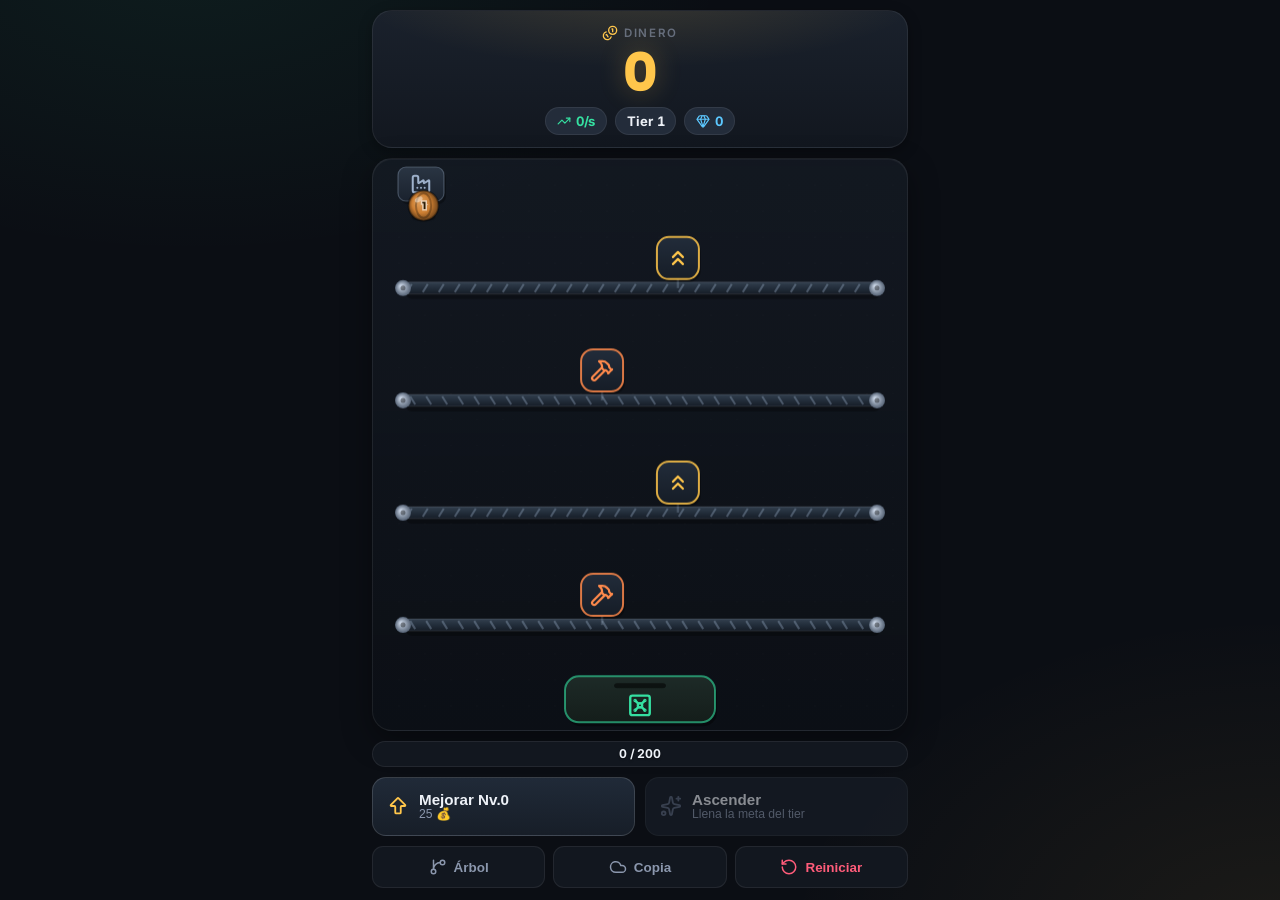
==== commit 6e2164c6: "design: professional visual overhaul + Lucide icons + belt speed as upgrade Icons: - Add js/icons.js" ====
--- a/index.html
+++ b/index.html
@@ -3,9 +3,9 @@
 <head>
   <meta charset="UTF-8">
   <meta name="viewport" content="width=device-width, initial-scale=1.0, maximum-scale=1.0, user-scalable=no, viewport-fit=cover">
-  <meta name="theme-color" content="#0a0f1e">
+  <meta name="theme-color" content="#0b0e14">
   <meta name="description" content="Coin Rush: genera monedas, mejoralas por el recorrido y llena el cofre de oro.">
-  <title>🪙 Coin Rush</title>
+  <title>Coin Rush</title>
 
   <link rel="manifest" href="/manifest.webmanifest">
   <link rel="icon" type="image/svg+xml" href="/assets/icon.svg">
@@ -19,64 +19,68 @@
 </head>
 <body>
   <div id="app">
-    <header id="hud">
-      <div class="money-row">
-        <span id="money" class="money">0</span>
-        <span class="money-icon">💰</span>
-      </div>
-      <div class="hud-sub">
-        <span id="rate" class="rate">0 /s</span>
-        <span id="tier-label" class="tier-label">Tier 1</span>
-        <span id="diamonds" class="diamonds">💎 0</span>
+    <!-- Barra superior -->
+    <header id="topbar">
+      <div class="money-card">
+        <div class="money-label"><i class="ico" data-ico="coins" data-size="16"></i> Dinero</div>
+        <div id="money" class="money">0</div>
+        <div class="chips">
+          <span class="chip chip-mint"><i class="ico" data-ico="trending-up" data-size="14"></i><span id="rate">0/s</span></span>
+          <span class="chip"><span id="tier-label">Tier 1</span></span>
+          <span class="chip chip-diamond"><i class="ico" data-ico="gem" data-size="14"></i><span id="diamonds">0</span></span>
+        </div>
       </div>
     </header>
 
+    <!-- Máquina -->
     <main id="stage">
       <canvas id="board"></canvas>
     </main>
 
-    <section id="controls">
-      <div class="tier-bar">
-        <div id="tier-fill" class="tier-bar-fill"></div>
-        <span id="tier-text" class="tier-text"></span>
+    <!-- Dock de control -->
+    <section id="dock">
+      <div class="progress">
+        <div id="tier-fill" class="progress-fill"></div>
+        <span id="tier-text" class="progress-label"></span>
       </div>
-      <div class="ctrl-row">
-        <button id="btn-board" class="ctrl-btn">
-          <span class="cb-title">⬆️ Subir tablero <span id="board-lvl"></span></span>
-          <span id="board-cost" class="cb-cost"></span>
+      <div class="actions">
+        <button id="btn-board" class="btn btn-primary">
+          <i class="ico" data-ico="arrow-big-up" data-size="22"></i>
+          <span class="btn-text"><span class="btn-main">Mejorar <span id="board-lvl"></span></span>
+            <span id="board-cost" class="btn-sub"></span></span>
         </button>
-        <button id="btn-ascend" class="ctrl-btn ascend" disabled>
-          <span class="cb-title">✨ Ascender</span>
-          <span id="ascend-info" class="cb-cost"></span>
+        <button id="btn-ascend" class="btn btn-ascend" disabled>
+          <i class="ico" data-ico="sparkles" data-size="22"></i>
+          <span class="btn-text"><span class="btn-main">Ascender</span>
+            <span id="ascend-info" class="btn-sub"></span></span>
         </button>
       </div>
-      <div class="ctrl-row2">
-        <button id="btn-skills" class="mini-btn">💎 Árbol</button>
-        <button id="btn-backup" class="mini-btn">☁️ Copia</button>
-        <button id="btn-reset" class="mini-btn danger">♻️ Reiniciar</button>
+      <div class="tools">
+        <button id="btn-skills" class="tool-btn"><i class="ico" data-ico="git-branch" data-size="18"></i><span>Árbol</span></button>
+        <button id="btn-backup" class="tool-btn"><i class="ico" data-ico="cloud" data-size="18"></i><span>Copia</span></button>
+        <button id="btn-reset" class="tool-btn danger"><i class="ico" data-ico="rotate-ccw" data-size="18"></i><span>Reiniciar</span></button>
       </div>
-      <p id="hint" class="hint">Toca una estación del recorrido para cambiarla.</p>
     </section>
   </div>
 
   <!-- Modal: cambiar estación -->
   <div id="swap-modal" class="modal" hidden>
-    <div class="modal-box">
-      <div class="modal-head">
-        <h2>🔧 Cambiar estación</h2>
-        <button id="swap-close" class="modal-close" aria-label="Cerrar">✕</button>
+    <div class="sheet">
+      <div class="sheet-head">
+        <h2><i class="ico" data-ico="wrench" data-size="20"></i> Cambiar estación</h2>
+        <button id="swap-close" class="close-btn"><i class="ico" data-ico="x" data-size="18"></i></button>
       </div>
-      <p id="swap-info" class="swap-info"></p>
-      <div id="swap-list" class="swap-list"></div>
+      <p id="swap-info" class="sheet-info"></p>
+      <div id="swap-list" class="opt-list"></div>
     </div>
   </div>
 
   <!-- Modal: árbol de habilidades -->
   <div id="skills-modal" class="modal" hidden>
-    <div class="modal-box">
-      <div class="modal-head">
-        <h2>💎 Habilidades <span id="skills-diamonds" class="achv-count"></span></h2>
-        <button id="skills-close" class="modal-close" aria-label="Cerrar">✕</button>
+    <div class="sheet">
+      <div class="sheet-head">
+        <h2><i class="ico" data-ico="git-branch" data-size="20"></i> Habilidades <span id="skills-diamonds" class="head-count"></span></h2>
+        <button id="skills-close" class="close-btn"><i class="ico" data-ico="x" data-size="18"></i></button>
       </div>
       <div id="skills-list" class="tree"></div>
     </div>
@@ -84,25 +88,24 @@
 
   <!-- Modal: copia de seguridad -->
   <div id="save-modal" class="modal" hidden>
-    <div class="modal-box">
-      <div class="modal-head">
-        <h2>☁️ Copia de seguridad</h2>
-        <button id="save-close" class="modal-close" aria-label="Cerrar">✕</button>
+    <div class="sheet">
+      <div class="sheet-head">
+        <h2><i class="ico" data-ico="cloud" data-size="20"></i> Copia de seguridad</h2>
+        <button id="save-close" class="close-btn"><i class="ico" data-ico="x" data-size="18"></i></button>
       </div>
-      <p class="save-hint">📱 En iPhone la app usa un almacén separado. Copia este código
+      <p class="sheet-info">En iPhone la app usa un almacén separado. Copia este código
         para no perder tu progreso, o pégalo para restaurarlo.</p>
-      <label class="save-label">Tu código:</label>
-      <textarea id="save-code" class="save-code" readonly rows="3"></textarea>
-      <button id="save-copy" class="mini-btn wide">📋 Copiar</button>
-      <label class="save-label">Restaurar:</label>
-      <textarea id="save-import" class="save-code" rows="3" placeholder="Pega un código…"></textarea>
-      <button id="save-import-btn" class="mini-btn wide">📥 Importar</button>
+      <label class="field-label">Tu código</label>
+      <textarea id="save-code" class="code-area" readonly rows="3"></textarea>
+      <button id="save-copy" class="btn btn-ghost wide">Copiar código</button>
+      <label class="field-label">Restaurar</label>
+      <textarea id="save-import" class="code-area" rows="3" placeholder="Pega un código…"></textarea>
+      <button id="save-import-btn" class="btn btn-ghost wide">Importar partida</button>
     </div>
   </div>
 
-  <div id="fx"></div>
-
   <script src="js/format.js"></script>
+  <script src="js/icons.js"></script>
   <script src="js/data.js"></script>
   <script src="js/state.js"></script>
   <script src="js/route.js"></script>
--- a/css/style.css
+++ b/css/style.css
@@ -1,181 +1,291 @@
-/* Coin Rush — estilos mobile-first */
+/* ============================================================
+   Coin Rush — sistema de diseño "Mint & Gold Foundry"
+   ============================================================ */
+/* Fuentes autoalojadas (offline, sin dependencias externas) */
+@font-face { font-family: 'Inter'; font-style: normal; font-weight: 400; font-display: swap; src: url('/assets/fonts/inter-latin-400-normal.woff2') format('woff2'); }
+@font-face { font-family: 'Inter'; font-style: normal; font-weight: 600; font-display: swap; src: url('/assets/fonts/inter-latin-600-normal.woff2') format('woff2'); }
+@font-face { font-family: 'Inter'; font-style: normal; font-weight: 700; font-display: swap; src: url('/assets/fonts/inter-latin-700-normal.woff2') format('woff2'); }
+@font-face { font-family: 'Sora'; font-style: normal; font-weight: 600; font-display: swap; src: url('/assets/fonts/sora-latin-600-normal.woff2') format('woff2'); }
+@font-face { font-family: 'Sora'; font-style: normal; font-weight: 700; font-display: swap; src: url('/assets/fonts/sora-latin-700-normal.woff2') format('woff2'); }
+@font-face { font-family: 'Sora'; font-style: normal; font-weight: 800; font-display: swap; src: url('/assets/fonts/sora-latin-800-normal.woff2') format('woff2'); }
+
 :root {
-  --bg: #0a0f1e;
-  --bg2: #111a30;
-  --panel: rgba(255,255,255,0.05);
-  --border: rgba(255,255,255,0.1);
-  --text: #eaf0ff;
-  --dim: #93a0c0;
-  --gold: #ffd54a;
-  --green: #58e08a;
-  --blue: #7cc4ff;
-  --danger: #ff6b6b;
-  --diamond: #8ad0ff;
+  /* Superficies */
+  --bg: #0b0e14;
+  --surface-1: #12171f;
+  --surface-2: #1a212c;
+  --surface-3: #232c3a;
+  --border: rgba(255,255,255,0.07);
+  --border-strong: rgba(255,255,255,0.14);
+  /* Texto */
+  --text: #eef2f8;
+  --text-dim: #8b97ad;
+  --text-mute: #5d6980;
+  /* Acentos */
+  --gold: #ffc64b;
+  --gold-2: #ff9f43;
+  --mint: #35e0a1;
+  --diamond: #5cc8ff;
+  --danger: #ff5c7a;
+  /* Formas */
+  --r-lg: 20px;
+  --r-md: 14px;
+  --r-sm: 11px;
+  --shadow: 0 10px 30px rgba(0,0,0,0.38);
+  --shadow-sm: 0 4px 14px rgba(0,0,0,0.3);
   --safe-top: env(safe-area-inset-top, 0px);
   --safe-bottom: env(safe-area-inset-bottom, 0px);
+  --font-ui: 'Inter', -apple-system, BlinkMacSystemFont, 'Segoe UI', Roboto, sans-serif;
+  --font-display: 'Sora', var(--font-ui);
 }
 * { box-sizing: border-box; margin: 0; padding: 0; }
 html, body { height: 100%; overscroll-behavior: none; }
 body {
-  font-family: -apple-system, BlinkMacSystemFont, 'Segoe UI', Roboto, sans-serif;
+  font-family: var(--font-ui);
   color: var(--text);
   background:
-    radial-gradient(circle at 20% 0%, #17223f 0%, transparent 45%),
-    radial-gradient(circle at 80% 100%, #0f1c33 0%, transparent 50%),
+    radial-gradient(900px 500px at 15% -5%, rgba(53,224,161,0.07), transparent 60%),
+    radial-gradient(900px 600px at 100% 105%, rgba(255,198,75,0.07), transparent 55%),
     var(--bg);
   -webkit-tap-highlight-color: transparent;
   user-select: none; -webkit-user-select: none;
   touch-action: manipulation;
-}
+  letter-spacing: -0.01em;
+}
+.ico { display: inline-flex; align-items: center; justify-content: center; }
+.ico svg { display: block; }
+
 #app {
   display: flex; flex-direction: column;
   min-height: 100vh; min-height: 100dvh;
   max-width: 560px; margin: 0 auto;
-  padding: calc(8px + var(--safe-top)) 10px calc(8px + var(--safe-bottom));
-}
-
-/* HUD */
-#hud { text-align: center; padding: 6px 0 2px; }
-.money-row { display: flex; align-items: baseline; justify-content: center; gap: 6px; }
+  padding: calc(10px + var(--safe-top)) 12px calc(12px + var(--safe-bottom));
+  gap: 10px;
+}
+
+/* ---------- Barra superior ---------- */
+#topbar { flex: 0 0 auto; }
+.money-card {
+  background: linear-gradient(180deg, var(--surface-2), var(--surface-1));
+  border: 1px solid var(--border);
+  border-radius: var(--r-lg);
+  padding: 14px 18px 12px;
+  box-shadow: var(--shadow-sm);
+  text-align: center;
+  position: relative;
+  overflow: hidden;
+}
+.money-card::before {
+  content: ''; position: absolute; inset: 0;
+  background: radial-gradient(420px 120px at 50% -20%, rgba(255,198,75,0.14), transparent 70%);
+  pointer-events: none;
+}
+.money-label {
+  display: inline-flex; align-items: center; gap: 6px;
+  font-size: 0.72rem; font-weight: 600; letter-spacing: 0.14em; text-transform: uppercase;
+  color: var(--text-mute);
+}
+.money-label .ico { color: var(--gold); }
 .money {
-  font-size: clamp(2rem, 8.5vw, 3rem); font-weight: 800; line-height: 1;
-  color: var(--gold); text-shadow: 0 0 18px rgba(255,213,74,0.35);
+  font-family: var(--font-display);
+  font-size: clamp(2.3rem, 10vw, 3.2rem); font-weight: 800; line-height: 1.02;
+  color: var(--gold);
+  text-shadow: 0 0 26px rgba(255,198,75,0.28);
   font-variant-numeric: tabular-nums;
-}
-.money-icon { font-size: 1.2rem; }
-.hud-sub { display: flex; justify-content: center; gap: 16px; margin-top: 4px; font-size: 0.9rem; font-weight: 700; }
-.rate { color: var(--green); }
-.tier-label { color: var(--text); }
-.diamonds { color: var(--diamond); }
-
-/* Canvas */
-#stage { position: relative; flex: 1 1 auto; min-height: 40vh; }
-#board {
-  position: absolute; inset: 0; width: 100%; height: 100%; display: block;
-  border-radius: 16px;
-  background: linear-gradient(160deg, rgba(20,30,55,0.6), rgba(10,16,30,0.6));
+  margin: 2px 0 8px;
+}
+.chips { display: flex; justify-content: center; gap: 8px; flex-wrap: wrap; }
+.chip {
+  display: inline-flex; align-items: center; gap: 5px;
+  padding: 5px 11px; border-radius: 999px;
+  background: var(--surface-3); border: 1px solid var(--border);
+  font-size: 0.82rem; font-weight: 700; color: var(--text);
+  font-variant-numeric: tabular-nums;
+}
+.chip-mint { color: var(--mint); } .chip-mint .ico { color: var(--mint); }
+.chip-diamond { color: var(--diamond); } .chip-diamond .ico { color: var(--diamond); }
+
+/* ---------- Máquina (canvas) ---------- */
+#stage {
+  position: relative; flex: 1 1 auto; min-height: 40vh;
+  border-radius: var(--r-lg);
   border: 1px solid var(--border);
-  touch-action: manipulation;
-}
-
-/* Controles */
-#controls { padding-top: 8px; }
-.tier-bar {
-  position: relative; height: 22px; border-radius: 99px;
-  background: rgba(255,255,255,0.08); overflow: hidden; margin-bottom: 8px;
-}
-.tier-bar-fill {
+  background:
+    linear-gradient(180deg, rgba(26,33,44,0.55), rgba(12,16,22,0.75));
+  box-shadow: var(--shadow), inset 0 1px 0 rgba(255,255,255,0.04);
+  overflow: hidden;
+}
+#board { position: absolute; inset: 0; width: 100%; height: 100%; display: block; touch-action: manipulation; }
+
+/* ---------- Dock ---------- */
+#dock { flex: 0 0 auto; display: flex; flex-direction: column; gap: 10px; }
+.progress {
+  position: relative; height: 26px; border-radius: 999px;
+  background: var(--surface-1); border: 1px solid var(--border); overflow: hidden;
+}
+.progress-fill {
   height: 100%; width: 0%;
-  background: linear-gradient(90deg, var(--gold), #ffb347);
+  background: linear-gradient(90deg, var(--gold-2), var(--gold));
+  box-shadow: 0 0 18px rgba(255,198,75,0.4);
   transition: width 0.3s ease;
 }
-.tier-text {
+.progress-label {
   position: absolute; inset: 0; display: flex; align-items: center; justify-content: center;
-  font-size: 0.75rem; font-weight: 700; color: #1a1206; text-shadow: 0 1px 1px rgba(255,255,255,0.2);
-}
-.ctrl-row { display: flex; gap: 8px; margin-bottom: 8px; }
-.ctrl-btn {
-  flex: 1; display: flex; flex-direction: column; gap: 2px;
-  padding: 12px 8px; border-radius: 14px;
-  border: 1px solid var(--border); background: var(--panel); color: var(--text);
-  cursor: pointer; transition: transform 0.1s, background 0.2s, opacity 0.2s;
-}
-.ctrl-btn:active { transform: scale(0.98); }
-.ctrl-btn:disabled { opacity: 0.45; cursor: not-allowed; }
-.ctrl-btn.affordable { border-color: rgba(88,224,138,0.5); background: rgba(88,224,138,0.1); }
-.ctrl-btn.ascend.ready { border-color: rgba(255,213,74,0.7); background: rgba(255,213,74,0.14); animation: glow 1.2s ease-in-out infinite; }
-@keyframes glow { 0%,100% { box-shadow: 0 0 0 rgba(255,213,74,0); } 50% { box-shadow: 0 0 16px rgba(255,213,74,0.4); } }
-.cb-title { font-weight: 700; font-size: 0.92rem; }
-.cb-cost { font-size: 0.8rem; color: var(--dim); }
-
-.ctrl-row2 { display: flex; gap: 8px; }
-.mini-btn {
-  flex: 1; padding: 10px 6px; border-radius: 11px;
-  border: 1px solid var(--border); background: var(--panel); color: var(--text);
-  font-size: 0.85rem; font-weight: 700; cursor: pointer;
-}
-.mini-btn:active { transform: scale(0.97); }
-.mini-btn.danger { color: var(--danger); border-color: rgba(255,107,107,0.3); }
-.mini-btn.wide { width: 100%; margin-bottom: 6px; }
-.hint { text-align: center; color: var(--dim); font-size: 0.75rem; margin-top: 8px; }
-
-/* Modales */
+  font-size: 0.76rem; font-weight: 700; color: var(--text); font-variant-numeric: tabular-nums;
+  text-shadow: 0 1px 2px rgba(0,0,0,0.5);
+}
+
+.actions { display: flex; gap: 10px; }
+.btn {
+  flex: 1; display: flex; align-items: center; gap: 10px;
+  padding: 13px 14px; border-radius: var(--r-md); border: 1px solid var(--border);
+  background: var(--surface-2); color: var(--text); cursor: pointer;
+  transition: transform 0.08s ease, box-shadow 0.2s ease, opacity 0.2s ease, background 0.2s;
+}
+.btn:active { transform: translateY(1px) scale(0.995); }
+.btn .ico { flex: 0 0 auto; }
+.btn-text { display: flex; flex-direction: column; align-items: flex-start; line-height: 1.15; min-width: 0; }
+.btn-main { font-weight: 700; font-size: 0.95rem; }
+.btn-sub { font-size: 0.76rem; color: var(--text-dim); font-variant-numeric: tabular-nums; }
+.btn-primary {
+  background: linear-gradient(180deg, #202a38, #171e28);
+  border-color: var(--border-strong);
+}
+.btn-primary .ico { color: var(--gold); }
+.btn-primary.affordable {
+  background: linear-gradient(180deg, rgba(255,198,75,0.18), rgba(255,159,67,0.08));
+  border-color: rgba(255,198,75,0.5);
+  box-shadow: 0 6px 20px rgba(255,159,67,0.18);
+}
+.btn-ascend .ico { color: var(--text-mute); }
+.btn-ascend:disabled { opacity: 0.55; cursor: not-allowed; }
+.btn-ascend.ready {
+  background: linear-gradient(135deg, #2a2140, #3a2a20);
+  border-color: rgba(255,198,75,0.7);
+  animation: readyGlow 1.6s ease-in-out infinite;
+}
+.btn-ascend.ready .ico { color: var(--gold); }
+.btn-ascend.ready .btn-sub { color: var(--gold); }
+@keyframes readyGlow {
+  0%,100% { box-shadow: 0 0 0 rgba(255,198,75,0); }
+  50% { box-shadow: 0 0 22px rgba(255,198,75,0.4); }
+}
+
+.tools { display: flex; gap: 8px; }
+.tool-btn {
+  flex: 1; display: flex; align-items: center; justify-content: center; gap: 7px;
+  padding: 11px 6px; border-radius: var(--r-sm);
+  background: var(--surface-1); border: 1px solid var(--border); color: var(--text-dim);
+  font-size: 0.84rem; font-weight: 600; cursor: pointer;
+  transition: transform 0.08s, color 0.2s, border-color 0.2s;
+}
+.tool-btn:active { transform: scale(0.97); }
+.tool-btn.danger { color: var(--danger); } .tool-btn.danger .ico { color: var(--danger); }
+
+/* ---------- Modales (sheets) ---------- */
 .modal {
   position: fixed; inset: 0; z-index: 100;
+  display: flex; align-items: flex-end; justify-content: center;
+  background: rgba(4,7,12,0.7); backdrop-filter: blur(6px);
+  padding: 0;
+}
+.modal[hidden] { display: none; }
+.sheet {
+  width: 100%; max-width: 560px; max-height: 86vh;
+  display: flex; flex-direction: column;
+  background: var(--surface-1);
+  border: 1px solid var(--border-strong); border-bottom: none;
+  border-radius: 22px 22px 0 0;
+  padding: 16px 16px calc(18px + var(--safe-bottom));
+  box-shadow: 0 -20px 60px rgba(0,0,0,0.5);
+  animation: sheetUp 0.28s cubic-bezier(0.22,1,0.36,1);
+}
+@keyframes sheetUp { from { transform: translateY(30px); opacity: 0.6; } to { transform: none; opacity: 1; } }
+.sheet-head { display: flex; align-items: center; justify-content: space-between; margin-bottom: 12px; }
+.sheet-head h2 {
+  display: flex; align-items: center; gap: 8px;
+  font-family: var(--font-display); font-size: 1.15rem; font-weight: 700;
+}
+.sheet-head h2 .ico { color: var(--gold); }
+.head-count { font-size: 0.9rem; color: var(--diamond); font-weight: 700; margin-left: 4px; }
+.close-btn {
+  width: 36px; height: 36px; border-radius: 50%;
+  border: 1px solid var(--border); background: var(--surface-3); color: var(--text-dim);
+  cursor: pointer; display: flex; align-items: center; justify-content: center;
+}
+.sheet-info { font-size: 0.85rem; color: var(--text-dim); line-height: 1.55; margin-bottom: 14px; }
+.sheet-info strong { color: var(--gold); }
+
+/* Lista de opciones (swap) */
+.opt-list { display: flex; flex-direction: column; gap: 8px; overflow-y: auto; -webkit-overflow-scrolling: touch; }
+.opt {
+  display: flex; align-items: center; gap: 13px; width: 100%; text-align: left;
+  padding: 13px; border-radius: var(--r-md); border: 1px solid var(--border);
+  background: var(--surface-2); color: var(--text); cursor: pointer;
+  transition: transform 0.08s, border-color 0.2s, background 0.2s;
+}
+.opt:active { transform: scale(0.99); }
+.opt.current { border-color: rgba(53,224,161,0.5); background: rgba(53,224,161,0.08); }
+.opt:disabled { opacity: 0.45; cursor: not-allowed; }
+.opt-badge {
+  width: 42px; height: 42px; border-radius: 12px; flex: 0 0 auto;
   display: flex; align-items: center; justify-content: center;
-  padding: 16px; background: rgba(4,8,18,0.72); backdrop-filter: blur(4px);
-}
-.modal[hidden] { display: none; }
-.modal-box {
-  width: 100%; max-width: 460px; max-height: 82vh;
-  display: flex; flex-direction: column;
-  background: var(--bg2); border: 1px solid var(--border);
-  border-radius: 18px; padding: 16px; box-shadow: 0 20px 60px rgba(0,0,0,0.5);
-}
-.modal-head { display: flex; align-items: center; justify-content: space-between; margin-bottom: 10px; }
-.modal-head h2 { font-size: 1.15rem; }
-.achv-count { font-size: 0.9rem; color: var(--diamond); font-weight: 700; margin-left: 6px; }
-.modal-close {
-  width: 34px; height: 34px; border-radius: 50%;
-  border: 1px solid var(--border); background: var(--panel); color: var(--text);
-  font-size: 1rem; cursor: pointer;
-}
-
-/* Swap picker */
-.swap-info { font-size: 0.85rem; color: var(--dim); margin-bottom: 12px; }
-.swap-info strong { color: var(--gold); }
-.swap-list { display: flex; flex-direction: column; gap: 8px; overflow-y: auto; }
-.swap-opt {
+  background: var(--surface-3);
+}
+.opt-info { display: flex; flex-direction: column; gap: 2px; min-width: 0; }
+.opt-name { font-weight: 700; font-size: 0.95rem; }
+.opt-desc { font-size: 0.78rem; color: var(--text-dim); line-height: 1.35; }
+
+/* Árbol de habilidades */
+.tree { display: flex; flex-direction: column; gap: 7px; overflow-y: auto; -webkit-overflow-scrolling: touch; }
+.tree-branch {
+  font-size: 0.72rem; font-weight: 800; text-transform: uppercase; letter-spacing: 0.12em;
+  color: var(--text-mute); margin: 12px 2px 3px;
+}
+.node {
   display: flex; align-items: center; gap: 12px; width: 100%; text-align: left;
-  padding: 12px; border-radius: 12px; border: 1px solid var(--border);
-  background: rgba(255,255,255,0.04); color: var(--text); cursor: pointer;
-}
-.swap-opt:active { transform: scale(0.98); }
-.swap-opt.current { border-color: var(--green); background: rgba(88,224,138,0.1); }
-.swap-opt:disabled { opacity: 0.5; cursor: not-allowed; }
-.swap-emoji { font-size: 1.7rem; }
-.swap-name { font-weight: 700; }
-.swap-desc { font-size: 0.76rem; color: var(--dim); }
-
-/* Árbol de habilidades (reutiliza estilo tipo tarjeta) */
-.tree { display: flex; flex-direction: column; gap: 6px; overflow-y: auto; }
-.tree-branch { font-size: 0.76rem; font-weight: 800; text-transform: uppercase; letter-spacing: 0.06em; color: var(--dim); margin: 12px 0 2px; }
-.tree-node {
-  display: flex; align-items: center; gap: 10px; width: 100%; text-align: left;
-  padding: 9px 11px; border-radius: 11px; border: 1px solid var(--border);
-  background: rgba(255,255,255,0.03); color: var(--text); cursor: pointer;
-  transition: transform 0.1s, background 0.2s, border-color 0.2s, opacity 0.2s;
-}
-.tn-emoji { font-size: 1.35rem; flex-shrink: 0; }
-.tn-info { display: flex; flex-direction: column; flex: 1; min-width: 0; }
-.tn-name { font-weight: 700; font-size: 0.9rem; }
-.tn-desc { font-size: 0.73rem; color: var(--dim); line-height: 1.3; }
-.tn-cost { font-weight: 800; font-size: 0.88rem; color: var(--diamond); flex-shrink: 0; }
-.tree-node.available { border-color: rgba(138,208,255,0.5); background: rgba(138,208,255,0.08); }
-.tree-node.available:active { transform: scale(0.98); }
-.tree-node.owned { border-color: rgba(88,224,138,0.5); background: rgba(88,224,138,0.1); }
-.tree-node.owned .tn-cost { color: var(--green); }
-.tree-node.expensive { opacity: 0.7; }
-.tree-node.expensive .tn-cost { color: var(--danger); }
-.tree-node.locked { opacity: 0.45; }
+  padding: 11px 13px; border-radius: var(--r-md); border: 1px solid var(--border);
+  background: var(--surface-2); color: var(--text); cursor: pointer;
+  transition: transform 0.08s, background 0.2s, border-color 0.2s, opacity 0.2s;
+}
+.node-badge {
+  width: 38px; height: 38px; border-radius: 11px; flex: 0 0 auto;
+  display: flex; align-items: center; justify-content: center;
+  background: var(--surface-3); color: var(--diamond);
+}
+.node-info { display: flex; flex-direction: column; flex: 1; min-width: 0; gap: 2px; }
+.node-name { font-weight: 700; font-size: 0.9rem; }
+.node-desc { font-size: 0.75rem; color: var(--text-dim); line-height: 1.35; }
+.node-cost { font-weight: 800; font-size: 0.9rem; color: var(--diamond); flex: 0 0 auto; font-variant-numeric: tabular-nums; }
+.node.available { border-color: rgba(92,200,255,0.45); background: rgba(92,200,255,0.07); }
+.node.available:active { transform: scale(0.99); }
+.node.owned { border-color: rgba(53,224,161,0.45); background: rgba(53,224,161,0.09); }
+.node.owned .node-badge, .node.owned .node-cost { color: var(--mint); }
+.node.expensive { opacity: 0.72; }
+.node.expensive .node-cost { color: var(--danger); }
+.node.locked { opacity: 0.42; }
 
 /* Copia */
-.save-hint { font-size: 0.8rem; color: var(--dim); line-height: 1.5; margin-bottom: 10px; }
-.save-label { display: block; font-size: 0.78rem; color: var(--dim); font-weight: 700; margin: 8px 0 6px; }
-.save-code {
-  width: 100%; background: rgba(0,0,0,0.3); border: 1px solid var(--border);
-  border-radius: 10px; color: var(--text); padding: 10px;
-  font-family: ui-monospace, monospace; font-size: 0.72rem; word-break: break-all; resize: vertical; margin-bottom: 4px;
-}
+.field-label { display: block; font-size: 0.74rem; font-weight: 700; letter-spacing: 0.06em; text-transform: uppercase; color: var(--text-mute); margin: 10px 0 6px; }
+.code-area {
+  width: 100%; background: rgba(0,0,0,0.35); border: 1px solid var(--border);
+  border-radius: var(--r-sm); color: var(--text); padding: 11px;
+  font-family: ui-monospace, monospace; font-size: 0.72rem; word-break: break-all; resize: vertical; margin-bottom: 8px;
+}
+.btn-ghost {
+  justify-content: center; background: var(--surface-3); border-color: var(--border-strong);
+  font-weight: 700;
+}
+.btn-ghost.wide { width: 100%; }
 
 /* Toast */
 .toast {
-  position: fixed; left: 50%; bottom: calc(20px + var(--safe-bottom));
-  transform: translateX(-50%) translateY(20px);
-  background: rgba(18,26,50,0.96); border: 1px solid var(--border); color: var(--text);
-  padding: 12px 18px; border-radius: 12px; font-size: 0.9rem; font-weight: 600;
+  position: fixed; left: 50%; bottom: calc(90px + var(--safe-bottom));
+  transform: translateX(-50%) translateY(16px);
+  background: var(--surface-3); border: 1px solid var(--border-strong); color: var(--text);
+  padding: 12px 18px; border-radius: 999px; font-size: 0.9rem; font-weight: 600;
   opacity: 0; transition: opacity 0.3s, transform 0.3s; z-index: 200;
-  box-shadow: 0 8px 30px rgba(0,0,0,0.4); pointer-events: none; max-width: 90vw; text-align: center;
+  box-shadow: var(--shadow); pointer-events: none; max-width: 90vw; text-align: center;
 }
 .toast.show { opacity: 1; transform: translateX(-50%) translateY(0); }
 
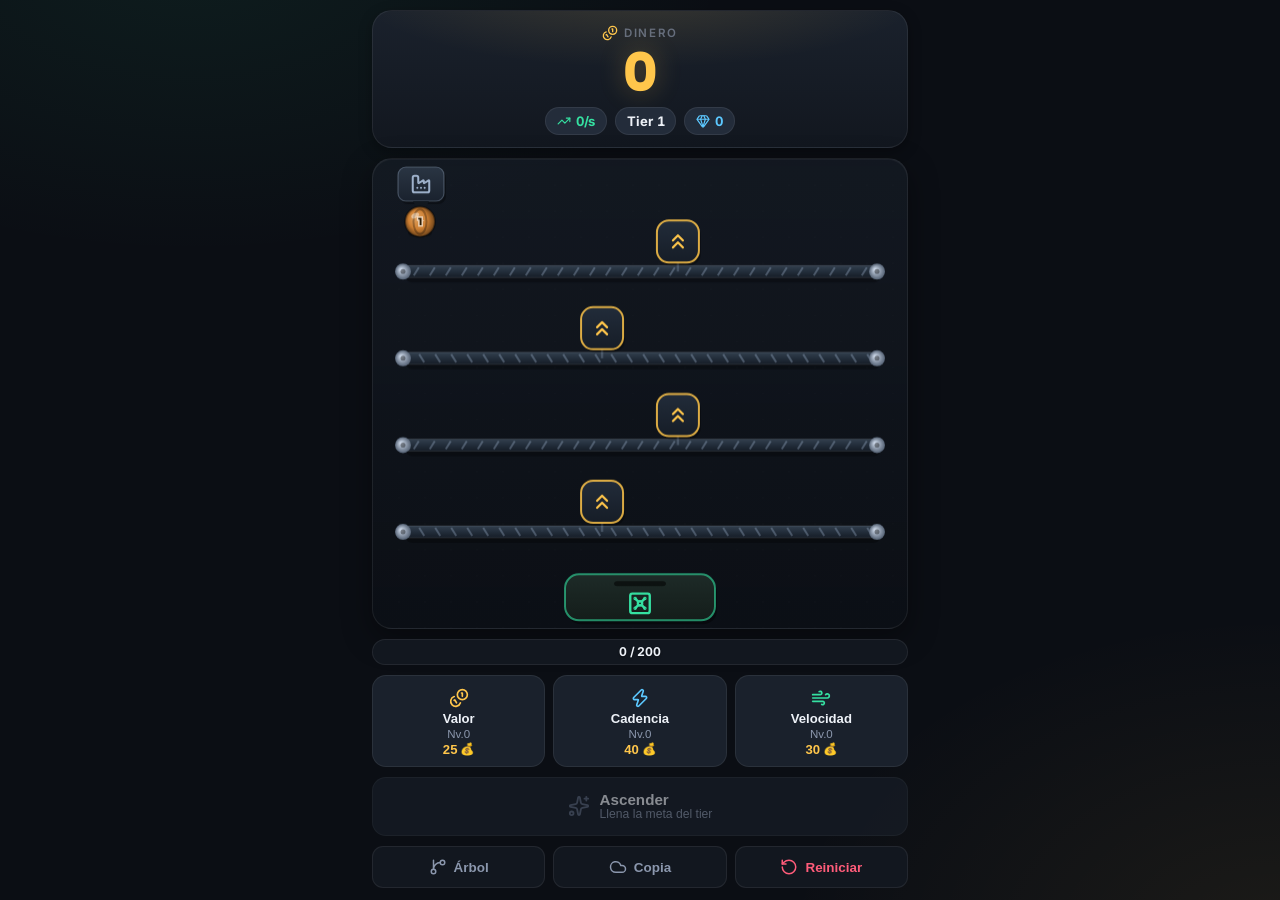
==== commit 44138b48: "feat: split the single upgrade into per-part tier upgrades Replace the one-button board level with t" ====
--- a/index.html
+++ b/index.html
@@ -43,18 +43,12 @@
         <div id="tier-fill" class="progress-fill"></div>
         <span id="tier-text" class="progress-label"></span>
       </div>
-      <div class="actions">
-        <button id="btn-board" class="btn btn-primary">
-          <i class="ico" data-ico="arrow-big-up" data-size="22"></i>
-          <span class="btn-text"><span class="btn-main">Mejorar <span id="board-lvl"></span></span>
-            <span id="board-cost" class="btn-sub"></span></span>
-        </button>
-        <button id="btn-ascend" class="btn btn-ascend" disabled>
-          <i class="ico" data-ico="sparkles" data-size="22"></i>
-          <span class="btn-text"><span class="btn-main">Ascender</span>
-            <span id="ascend-info" class="btn-sub"></span></span>
-        </button>
-      </div>
+      <div id="tracks" class="tracks-row"></div>
+      <button id="btn-ascend" class="btn btn-ascend wide" disabled>
+        <i class="ico" data-ico="sparkles" data-size="22"></i>
+        <span class="btn-text"><span class="btn-main">Ascender</span>
+          <span id="ascend-info" class="btn-sub"></span></span>
+      </button>
       <div class="tools">
         <button id="btn-skills" class="tool-btn"><i class="ico" data-ico="git-branch" data-size="18"></i><span>Árbol</span></button>
         <button id="btn-backup" class="tool-btn"><i class="ico" data-ico="cloud" data-size="18"></i><span>Copia</span></button>
--- a/css/style.css
+++ b/css/style.css
@@ -171,6 +171,29 @@
   50% { box-shadow: 0 0 22px rgba(255,198,75,0.4); }
 }
 
+/* Mejoras por partes */
+.tracks-row { display: grid; grid-template-columns: repeat(3, 1fr); gap: 8px; }
+.track {
+  display: flex; flex-direction: column; align-items: center; gap: 2px;
+  padding: 11px 6px 9px; border-radius: var(--r-md);
+  border: 1px solid var(--border); background: var(--surface-2); color: var(--text);
+  cursor: pointer; transition: transform 0.08s, background 0.2s, border-color 0.2s;
+}
+.track:active { transform: translateY(1px) scale(0.99); }
+.track-ico { height: 22px; display: flex; align-items: center; }
+.track-name { font-size: 0.82rem; font-weight: 700; }
+.track-lvl { font-size: 0.72rem; color: var(--text-dim); font-variant-numeric: tabular-nums; }
+.track-cost {
+  font-size: 0.82rem; font-weight: 800; color: var(--gold); font-variant-numeric: tabular-nums;
+  display: flex; align-items: center; gap: 3px;
+}
+.track-cost::after { content: '💰'; font-size: 0.72rem; }
+.track.affordable { border-color: rgba(255,198,75,0.5); background: rgba(255,198,75,0.09); }
+.track.shake { animation: shake 0.3s ease; }
+@keyframes shake { 0%,100% { transform: translateX(0); } 25% { transform: translateX(-4px); } 75% { transform: translateX(4px); } }
+
+.btn-ascend.wide { width: 100%; justify-content: center; }
+
 .tools { display: flex; gap: 8px; }
 .tool-btn {
   flex: 1; display: flex; align-items: center; justify-content: center; gap: 7px;
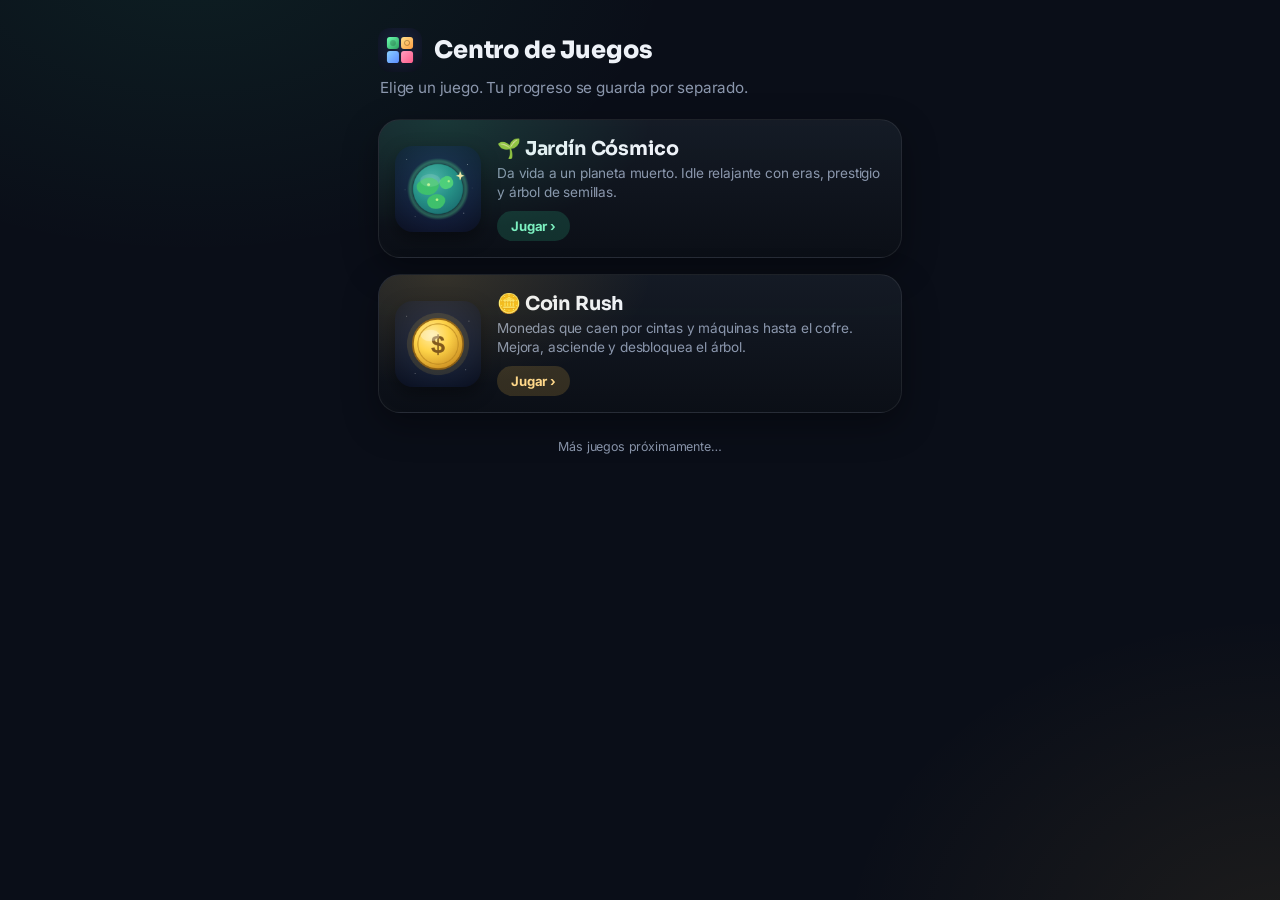
==== commit a7e80a52: "feat: game center hub (Jardín + Coin Rush coexist) + much slower Coin Rush Hub: - Root / is now a la" ====
--- a/index.html
+++ b/index.html
@@ -2,110 +2,99 @@
 <html lang="es">
 <head>
   <meta charset="UTF-8">
-  <meta name="viewport" content="width=device-width, initial-scale=1.0, maximum-scale=1.0, user-scalable=no, viewport-fit=cover">
-  <meta name="theme-color" content="#0b0e14">
-  <meta name="description" content="Coin Rush: genera monedas, mejoralas por el recorrido y llena el cofre de oro.">
-  <title>Coin Rush</title>
+  <meta name="viewport" content="width=device-width, initial-scale=1.0, viewport-fit=cover">
+  <meta name="theme-color" content="#0a0e18">
+  <meta name="description" content="Centro de juegos: Jardín Cósmico y Coin Rush.">
+  <title>Centro de Juegos</title>
 
   <link rel="manifest" href="/manifest.webmanifest">
-  <link rel="icon" type="image/svg+xml" href="/assets/icon.svg">
+  <link rel="icon" type="image/svg+xml" href="/assets/hub-icon.svg">
   <link rel="apple-touch-icon" href="/assets/apple-touch-icon.png">
   <meta name="apple-mobile-web-app-capable" content="yes">
   <meta name="apple-mobile-web-app-status-bar-style" content="black-translucent">
-  <meta name="apple-mobile-web-app-title" content="Coin Rush">
+  <meta name="apple-mobile-web-app-title" content="Juegos">
   <meta name="mobile-web-app-capable" content="yes">
 
-  <link rel="stylesheet" href="css/style.css">
+  <style>
+    @font-face { font-family: 'Inter'; font-weight: 400; font-display: swap; src: url('/assets/fonts/inter-latin-400-normal.woff2') format('woff2'); }
+    @font-face { font-family: 'Inter'; font-weight: 600; font-display: swap; src: url('/assets/fonts/inter-latin-600-normal.woff2') format('woff2'); }
+    @font-face { font-family: 'Inter'; font-weight: 700; font-display: swap; src: url('/assets/fonts/inter-latin-700-normal.woff2') format('woff2'); }
+    @font-face { font-family: 'Sora'; font-weight: 700; font-display: swap; src: url('/assets/fonts/sora-latin-700-normal.woff2') format('woff2'); }
+    @font-face { font-family: 'Sora'; font-weight: 800; font-display: swap; src: url('/assets/fonts/sora-latin-800-normal.woff2') format('woff2'); }
+    :root {
+      --bg:#0a0e18; --text:#eef2f8; --dim:#8b97ad; --border:rgba(255,255,255,0.08);
+      --safe-top:env(safe-area-inset-top,0px); --safe-bottom:env(safe-area-inset-bottom,0px);
+    }
+    * { box-sizing:border-box; margin:0; padding:0; }
+    html,body { min-height:100%; }
+    body {
+      font-family:'Inter',-apple-system,BlinkMacSystemFont,'Segoe UI',Roboto,sans-serif;
+      color:var(--text); -webkit-tap-highlight-color:transparent;
+      background:
+        radial-gradient(800px 500px at 15% -5%, rgba(53,224,161,0.08), transparent 60%),
+        radial-gradient(800px 600px at 100% 105%, rgba(255,198,75,0.08), transparent 55%),
+        var(--bg);
+      letter-spacing:-0.01em;
+    }
+    .wrap { max-width:560px; margin:0 auto; padding:calc(28px + var(--safe-top)) 18px calc(28px + var(--safe-bottom)); }
+    .brand { display:flex; align-items:center; gap:12px; margin-bottom:6px; }
+    .brand img { width:44px; height:44px; border-radius:12px; }
+    .brand h1 { font-family:'Sora',sans-serif; font-size:1.5rem; font-weight:800; }
+    .sub { color:var(--dim); font-size:0.95rem; margin:0 0 22px 2px; }
+    .grid { display:flex; flex-direction:column; gap:16px; }
+    .card {
+      display:flex; align-items:center; gap:16px; text-decoration:none; color:var(--text);
+      padding:16px; border-radius:22px; border:1px solid var(--border);
+      background:linear-gradient(180deg, rgba(26,33,44,0.7), rgba(12,16,22,0.75));
+      box-shadow:0 12px 34px rgba(0,0,0,0.35); position:relative; overflow:hidden;
+      transition:transform 0.12s ease, border-color 0.2s;
+    }
+    .card:active { transform:scale(0.985); }
+    .card::before { content:''; position:absolute; inset:0; opacity:0.14; pointer-events:none; }
+    .card.jardin::before { background:radial-gradient(300px 160px at 12% 0%, #35e0a1, transparent 70%); }
+    .card.coin::before { background:radial-gradient(300px 160px at 12% 0%, #ffc64b, transparent 70%); }
+    .cover { width:86px; height:86px; border-radius:18px; flex:0 0 auto; box-shadow:0 6px 18px rgba(0,0,0,0.4); }
+    .meta { flex:1; min-width:0; }
+    .meta h2 { font-family:'Sora',sans-serif; font-size:1.2rem; font-weight:700; margin-bottom:3px; }
+    .meta p { color:var(--dim); font-size:0.85rem; line-height:1.4; }
+    .play {
+      margin-top:9px; display:inline-flex; align-items:center; gap:6px;
+      font-size:0.82rem; font-weight:800; padding:7px 14px; border-radius:999px;
+    }
+    .card.jardin .play { background:rgba(53,224,161,0.16); color:#7cf0c0; }
+    .card.coin .play { background:rgba(255,198,75,0.16); color:#ffd88a; }
+    .foot { text-align:center; color:var(--dim); font-size:0.78rem; margin-top:26px; }
+  </style>
 </head>
 <body>
-  <div id="app">
-    <!-- Barra superior -->
-    <header id="topbar">
-      <div class="money-card">
-        <div class="money-label"><i class="ico" data-ico="coins" data-size="16"></i> Dinero</div>
-        <div id="money" class="money">0</div>
-        <div class="chips">
-          <span class="chip chip-mint"><i class="ico" data-ico="trending-up" data-size="14"></i><span id="rate">0/s</span></span>
-          <span class="chip"><span id="tier-label">Tier 1</span></span>
-          <span class="chip chip-diamond"><i class="ico" data-ico="gem" data-size="14"></i><span id="diamonds">0</span></span>
+  <div class="wrap">
+    <div class="brand">
+      <img src="/assets/hub-icon.svg" alt="">
+      <h1>Centro de Juegos</h1>
+    </div>
+    <p class="sub">Elige un juego. Tu progreso se guarda por separado.</p>
+
+    <div class="grid">
+      <a class="card jardin" href="/jardin/">
+        <img class="cover" src="/jardin/assets/icon-512.png" alt="Jardín Cósmico">
+        <div class="meta">
+          <h2>🌱 Jardín Cósmico</h2>
+          <p>Da vida a un planeta muerto. Idle relajante con eras, prestigio y árbol de semillas.</p>
+          <span class="play">Jugar ›</span>
         </div>
-      </div>
-    </header>
+      </a>
 
-    <!-- Máquina -->
-    <main id="stage">
-      <canvas id="board"></canvas>
-    </main>
+      <a class="card coin" href="/coin-rush/">
+        <img class="cover" src="/coin-rush/assets/icon-512.png" alt="Coin Rush">
+        <div class="meta">
+          <h2>🪙 Coin Rush</h2>
+          <p>Monedas que caen por cintas y máquinas hasta el cofre. Mejora, asciende y desbloquea el árbol.</p>
+          <span class="play">Jugar ›</span>
+        </div>
+      </a>
+    </div>
 
-    <!-- Dock de control -->
-    <section id="dock">
-      <div class="progress">
-        <div id="tier-fill" class="progress-fill"></div>
-        <span id="tier-text" class="progress-label"></span>
-      </div>
-      <div id="tracks" class="tracks-row"></div>
-      <button id="btn-ascend" class="btn btn-ascend wide" disabled>
-        <i class="ico" data-ico="sparkles" data-size="22"></i>
-        <span class="btn-text"><span class="btn-main">Ascender</span>
-          <span id="ascend-info" class="btn-sub"></span></span>
-      </button>
-      <div class="tools">
-        <button id="btn-skills" class="tool-btn"><i class="ico" data-ico="git-branch" data-size="18"></i><span>Árbol</span></button>
-        <button id="btn-backup" class="tool-btn"><i class="ico" data-ico="cloud" data-size="18"></i><span>Copia</span></button>
-        <button id="btn-reset" class="tool-btn danger"><i class="ico" data-ico="rotate-ccw" data-size="18"></i><span>Reiniciar</span></button>
-      </div>
-    </section>
+    <p class="foot">Más juegos próximamente…</p>
   </div>
-
-  <!-- Modal: cambiar estación -->
-  <div id="swap-modal" class="modal" hidden>
-    <div class="sheet">
-      <div class="sheet-head">
-        <h2><i class="ico" data-ico="wrench" data-size="20"></i> Cambiar estación</h2>
-        <button id="swap-close" class="close-btn"><i class="ico" data-ico="x" data-size="18"></i></button>
-      </div>
-      <p id="swap-info" class="sheet-info"></p>
-      <div id="swap-list" class="opt-list"></div>
-    </div>
-  </div>
-
-  <!-- Modal: árbol de habilidades -->
-  <div id="skills-modal" class="modal" hidden>
-    <div class="sheet">
-      <div class="sheet-head">
-        <h2><i class="ico" data-ico="git-branch" data-size="20"></i> Habilidades <span id="skills-diamonds" class="head-count"></span></h2>
-        <button id="skills-close" class="close-btn"><i class="ico" data-ico="x" data-size="18"></i></button>
-      </div>
-      <div id="skills-list" class="tree"></div>
-    </div>
-  </div>
-
-  <!-- Modal: copia de seguridad -->
-  <div id="save-modal" class="modal" hidden>
-    <div class="sheet">
-      <div class="sheet-head">
-        <h2><i class="ico" data-ico="cloud" data-size="20"></i> Copia de seguridad</h2>
-        <button id="save-close" class="close-btn"><i class="ico" data-ico="x" data-size="18"></i></button>
-      </div>
-      <p class="sheet-info">En iPhone la app usa un almacén separado. Copia este código
-        para no perder tu progreso, o pégalo para restaurarlo.</p>
-      <label class="field-label">Tu código</label>
-      <textarea id="save-code" class="code-area" readonly rows="3"></textarea>
-      <button id="save-copy" class="btn btn-ghost wide">Copiar código</button>
-      <label class="field-label">Restaurar</label>
-      <textarea id="save-import" class="code-area" rows="3" placeholder="Pega un código…"></textarea>
-      <button id="save-import-btn" class="btn btn-ghost wide">Importar partida</button>
-    </div>
-  </div>
-
-  <script src="js/format.js"></script>
-  <script src="js/icons.js"></script>
-  <script src="js/data.js"></script>
-  <script src="js/state.js"></script>
-  <script src="js/route.js"></script>
-  <script src="js/engine.js"></script>
-  <script src="js/render.js"></script>
-  <script src="js/ui.js"></script>
-  <script src="js/main.js"></script>
 </body>
 </html>
